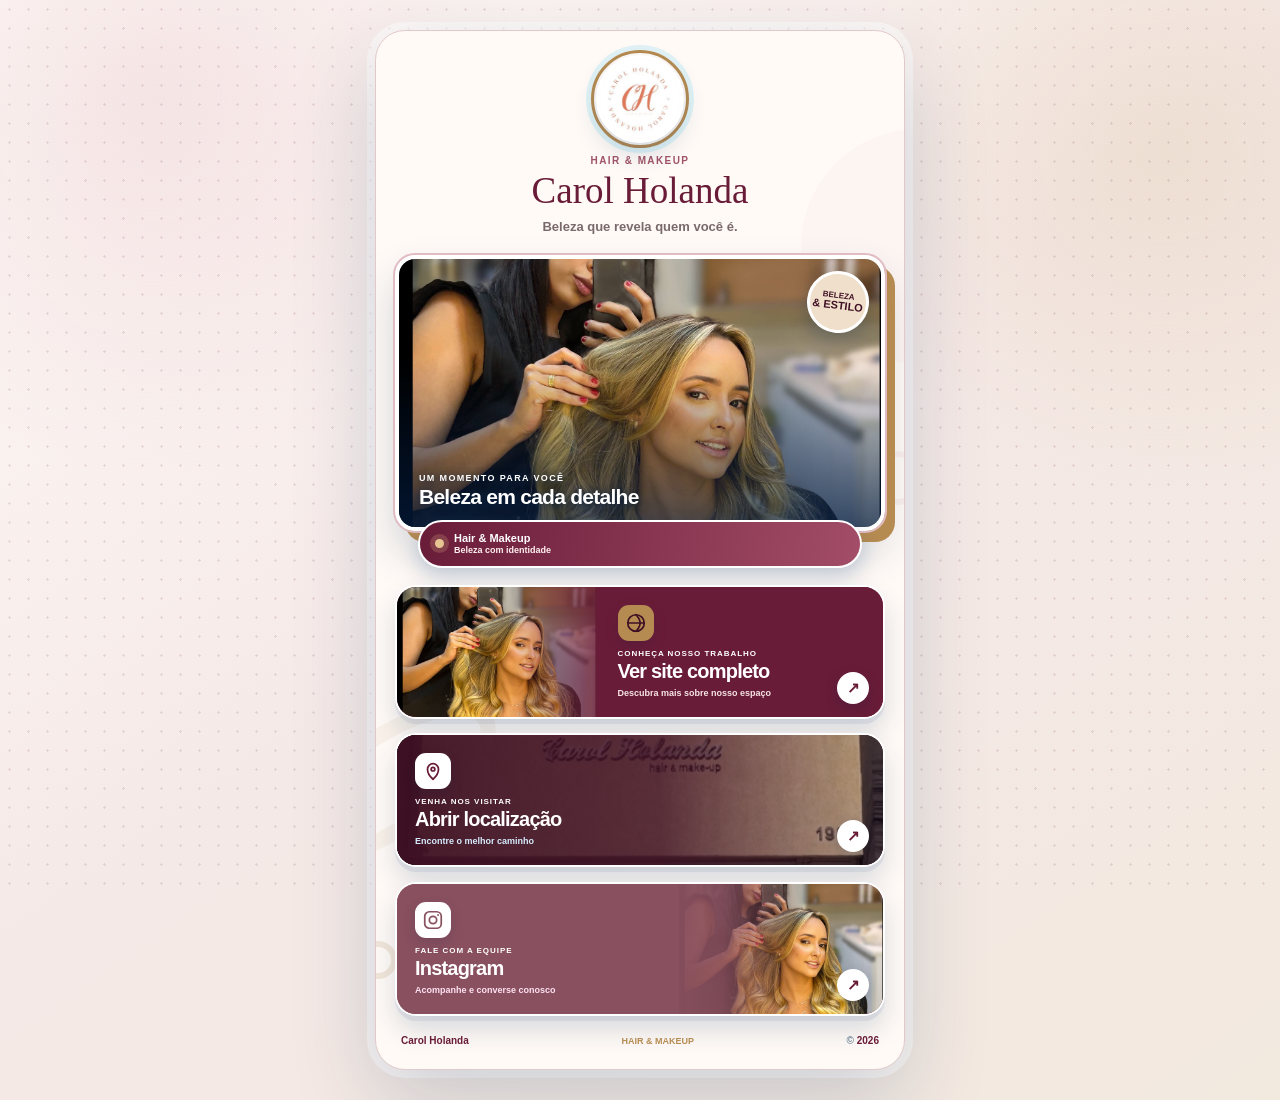
==== bio.html @ edd70fa6 "Adiciona bio de Carol Holanda" ====
<!doctype html><html lang="pt-BR"><head><meta charset="utf-8"><meta name="viewport" content="width=device-width,initial-scale=1"><title>Carol Holanda Hair &amp; Makeup | Links</title><meta name="description" content="Conheça Carol Holanda Hair &amp; Makeup e acesse nossos links."><meta name="robots" content="noindex,nofollow"><meta name="theme-color" content="#691c38"><link rel="icon" href="assets/logo.png"><link rel="stylesheet" href="bio.css"></head>
<body class="bio-page"><div class="scene-shapes" aria-hidden="true"><i class="shape shape-one"></i><i class="shape shape-two"></i><i class="shape shape-three"></i></div><main class="bio-page-wrap"><section class="bio-device" aria-labelledby="bio-page-title"><span class="orbit orbit-one" aria-hidden="true"></span><span class="orbit orbit-two" aria-hidden="true"></span>
<header class="bio-page-header"><div class="brand-mark"><span class="brand-ring" aria-hidden="true"></span><img src="assets/logo.png" alt="Logo Carol Holanda Hair &amp; Makeup" width="180" height="180"></div><p>Hair &amp; Makeup</p><h1 id="bio-page-title">Carol Holanda</h1><span>Beleza que revela quem você é.</span></header>
<div class="bio-media cover-card"><img src="assets/trabalho.png" alt="Trabalho de cabelo e maquiagem apresentado por Carol Holanda"><div class="video-poster-copy"><small>UM MOMENTO PARA VOCÊ</small><strong>Beleza em cada detalhe</strong></div><span class="video-sticker" aria-hidden="true">beleza<br><strong>&amp; estilo</strong></span></div>
<div class="quick-note"><span class="pulse-dot" aria-hidden="true"></span><strong>Hair &amp; Makeup</strong><small>Beleza com identidade</small></div>
<nav class="bio-links" aria-label="Links de Carol Holanda">
<a class="bio-link site-link" href="index.html"><span class="link-icon" aria-hidden="true"><svg viewBox="0 0 24 24"><circle cx="12" cy="12" r="9"/><path d="M3 12h18M12 3c3 3.2 4.5 6.2 4.5 9S15 17.8 12 21"/></svg></span><span class="link-copy"><small>CONHEÇA NOSSO TRABALHO</small><strong>Ver site completo</strong><em>Descubra mais sobre nosso espaço</em></span><b class="link-arrow" aria-hidden="true">↗</b></a>
<a class="bio-link maps-link" href="https://maps.app.goo.gl/RbHvqsoFSXN27ott5" target="_blank" rel="noopener noreferrer"><span class="link-icon" aria-hidden="true"><svg viewBox="0 0 24 24"><path d="M12 21s6-5.3 6-11a6 6 0 1 0-12 0c0 5.7 6 11 6 11Z"/><circle cx="12" cy="10" r="2"/></svg></span><span class="link-copy"><small>VENHA NOS VISITAR</small><strong>Abrir localização</strong><em>Encontre o melhor caminho</em></span><b class="link-arrow" aria-hidden="true">↗</b></a>
<a class="bio-link instagram-link" href="https://www.instagram.com/carolholandahairemakeup/" target="_blank" rel="noopener noreferrer"><span class="link-icon" aria-hidden="true"><svg viewBox="0 0 24 24"><rect x="3" y="3" width="18" height="18" rx="5"/><circle cx="12" cy="12" r="4"/><circle class="dot" cx="17.5" cy="6.5" r="1"/></svg></span><span class="link-copy"><small>FALE COM A EQUIPE</small><strong>Instagram</strong><em>Acompanhe e converse conosco</em></span><b class="link-arrow" aria-hidden="true">↗</b></a></nav><footer class="bio-page-footer"><span>Carol Holanda</span><b>HAIR &amp; MAKEUP</b><span>© <span id="bio-year"></span></span></footer></section></main><script src="bio.js"></script></body></html>
---- bio.css ----
/* Base editorial da Bio veterinária, adaptada à identidade deste espaço. */
:root{--navy:#06356f;--deep:#031d42;--blue:#087ed0;--cyan:#28c6ec;--orange:#ff9e18;--yellow:#ffd43b;--ink:#082b53;--muted:#647b91;--body:"Montserrat",Arial,sans-serif}
*{box-sizing:border-box}
[hidden]{display:none!important}
html{min-height:100%;background:#eaf8ff}
body{min-height:100%;margin:0;color:var(--ink);font-family:var(--body);font-weight:600;overflow-x:hidden}
img,video{display:block;width:100%}
button,a{font:inherit}
a{color:inherit;text-decoration:none;-webkit-tap-highlight-color:transparent}
a:focus-visible,button:focus-visible{outline:4px solid var(--yellow);outline-offset:4px}
.bio-page-wrap{position:relative;z-index:1;min-height:100svh;padding:30px 16px;background:radial-gradient(circle at 12% 9%,#30c9f044,transparent 25%),radial-gradient(circle at 91% 14%,#ffad2245,transparent 23%),radial-gradient(circle at 85% 91%,#0b63b72b,transparent 28%),linear-gradient(145deg,#f2fbff,#def4ff 48%,#fff5dc)}
.bio-page-wrap:before{content:"";position:fixed;inset:0;pointer-events:none;opacity:.12;background-image:radial-gradient(var(--navy) 1.1px,transparent 1.1px);background-size:19px 19px}
.scene-shapes{position:fixed;inset:0;z-index:0;pointer-events:none;overflow:hidden}
.shape{position:absolute;display:block;border-radius:999px}
.shape-one{width:260px;height:82px;left:-72px;top:18%;background:var(--cyan);transform:rotate(42deg);opacity:.36}
.shape-two{width:180px;height:180px;right:-75px;top:53%;border:28px solid var(--orange);opacity:.3}
.shape-three{width:130px;height:130px;left:5%;bottom:-54px;border:22px solid var(--navy);opacity:.15}
.bio-device{position:relative;width:min(100%,530px);margin:auto;padding:19px;overflow:hidden;background:#fffffff7;border:1px solid #b9dced;border-radius:30px;box-shadow:0 30px 85px #052c582f,0 0 0 8px #ffffff80}
.bio-device:before{content:"";position:absolute;width:235px;height:235px;right:-132px;top:98px;border-radius:50%;background:var(--cyan);opacity:.08}
.bio-device:after{content:"";position:absolute;width:220px;height:74px;left:-115px;bottom:232px;border:16px solid var(--orange);border-radius:50%;opacity:.08;transform:rotate(-34deg)}
.bio-device>*:not(.paw-print,.orbit){position:relative;z-index:2}
.paw-print{position:absolute;z-index:1;width:35px;height:31px;color:var(--orange);opacity:.34;transform:rotate(18deg)}
.paw-print i,.paw-print b{position:absolute;display:block;background:currentColor;border-radius:50%}
.paw-print i{width:8px;height:10px}
.paw-print i:nth-child(1){left:1px;top:5px}.paw-print i:nth-child(2){left:9px;top:0}.paw-print i:nth-child(3){right:8px;top:0}.paw-print i:nth-child(4){right:0;top:6px}
.paw-print b{width:21px;height:16px;left:7px;bottom:0}
.paw-one{right:22px;top:26px}.paw-two{left:12px;top:260px;color:var(--blue);transform:scale(.8) rotate(-24deg)}
.orbit{position:absolute;z-index:1;border-radius:50%;border:6px solid var(--cyan);opacity:.18}
.orbit-one{width:54px;height:54px;right:-20px;top:420px}.orbit-two{width:38px;height:38px;left:-17px;bottom:90px;border-color:var(--orange)}
.bio-page-header{text-align:center;padding:5px 12px 18px}
.brand-mark{position:relative;width:88px;height:88px;margin:0 auto 12px}
.brand-mark img{position:relative;z-index:2;width:88px;height:88px;object-fit:cover;border:4px solid #fff;border-radius:50%;box-shadow:0 11px 25px #06356f2a}
.brand-ring{position:absolute;inset:-5px;z-index:1;border:3px solid var(--orange);border-radius:50%;box-shadow:0 0 0 5px #28c6ec24}
.online-dot{position:absolute;z-index:3;right:-1px;bottom:4px;width:20px;height:20px;background:#1fcb68;border:4px solid #fff;border-radius:50%}
.bio-page-header p{margin:0 0 6px;color:var(--blue);font-size:10px;font-weight:900;letter-spacing:.14em;text-transform:uppercase}
.bio-page-header h1{margin:0;color:var(--navy);font-size:clamp(28px,7vw,37px);font-weight:900;line-height:1.04;letter-spacing:-.055em}
.bio-page-header>span{display:block;margin-top:8px;color:#536d84;font-size:13px;line-height:1.45}
.bio-media{position:relative;width:100%;aspect-ratio:16/9;overflow:hidden;background:#d8f3ff;border:4px solid #fff;border-radius:20px;outline:2px solid var(--cyan);box-shadow:10px 11px 0 var(--orange),0 22px 42px #052c5830}
.bio-media>img,.bio-media>video{position:absolute;inset:0;height:100%;object-fit:cover;object-position:50% 43%}
.bio-media:after{content:"";position:absolute;inset:0;z-index:1;background:linear-gradient(180deg,transparent 36%,#031d42b5);pointer-events:none}
.video-poster-copy{position:absolute;z-index:2;left:20px;right:86px;bottom:18px;display:flex;flex-direction:column;color:#fff;text-shadow:0 2px 10px #001b3d}
.video-poster-copy small{font-size:9px;font-weight:900;letter-spacing:.15em}
.video-poster-copy strong{margin-top:3px;font-size:21px;font-weight:900;line-height:1.08;letter-spacing:-.035em}
.video-sticker{position:absolute;z-index:3;right:12px;top:12px;width:62px;height:62px;display:grid;place-content:center;text-align:center;color:var(--deep);background:var(--yellow);border:3px solid #fff;border-radius:50%;font-size:8px;font-weight:800;line-height:1.05;text-transform:uppercase;transform:rotate(7deg);box-shadow:0 8px 18px #031d4240}
.video-sticker strong{font-size:11px}
.bio-media.has-video:after,.bio-media.has-video .video-poster-copy,.bio-media.has-video .video-sticker{display:none}
.bio-video-controls{position:absolute;inset:0;z-index:5;display:grid;place-items:center;pointer-events:none}
.video-sound-gate{pointer-events:auto;display:flex;flex-direction:column;align-items:center;justify-content:center;gap:3px;width:154px;min-height:112px;padding:14px;border:2px solid #ffffffc7;border-radius:20px;background:#06356fe8;color:#fff;box-shadow:0 15px 36px #031d4275;backdrop-filter:blur(7px);cursor:pointer}
.video-sound-gate .sound-icon{font-size:32px;line-height:1}.video-sound-gate strong{font-size:15px}.video-sound-gate small{font-size:9px;font-weight:650}
.bio-media.is-unmuted .video-sound-gate{position:absolute;left:10px;bottom:10px;width:auto;min-height:40px;padding:7px 11px;flex-direction:row;border-radius:11px}
.bio-media.is-unmuted .video-sound-gate .sound-icon{font-size:17px}.bio-media.is-unmuted .video-sound-gate strong{font-size:11px}.bio-media.is-unmuted .video-sound-gate small{display:none}
.quick-note{margin:20px 4px 13px;padding:10px 13px;display:grid;grid-template-columns:10px 1fr;column-gap:9px;align-items:center;background:#e9f8ff;border:1px solid #c7eafb;border-radius:13px;color:var(--navy)}
.pulse-dot{grid-row:1/3;width:9px;height:9px;background:#21c369;border-radius:50%;box-shadow:0 0 0 5px #21c36920}
.quick-note strong{font-size:11px;line-height:1.2}.quick-note small{color:var(--muted);font-size:9px;line-height:1.2}
.bio-links{display:grid;gap:12px}
.bio-link{position:relative;display:grid;grid-template-columns:50px minmax(0,1fr) 30px;align-items:center;gap:12px;min-height:78px;padding:11px 14px 11px 11px;border:1px solid #c8dfec;border-radius:17px;background:#fff;color:var(--navy);box-shadow:0 9px 0 #06356f0c,0 18px 34px #052c5819;will-change:transform;transition:box-shadow .25s ease,filter .25s ease}
.bio-link:before{content:"";position:absolute;left:0;top:16px;bottom:16px;width:4px;border-radius:0 4px 4px 0;background:var(--orange)}
.bio-link:hover{animation-play-state:paused!important;transform:translateY(-6px) scale(1.012)!important;box-shadow:0 13px 0 #06356f0b,0 25px 40px #052c582c;filter:saturate(1.07)}
.link-icon{width:48px;height:48px;display:grid;place-items:center;border-radius:14px;background:#edf8ff;color:var(--blue);box-shadow:inset 0 0 0 1px #c8eafb,0 5px 14px #052c5813}
.link-icon svg{width:27px;height:27px;fill:currentColor;stroke:none}
.site-link .link-icon svg,.maps-link .link-icon svg,.instagram-link .link-icon svg{fill:none;stroke:currentColor;stroke-width:1.9;stroke-linecap:round;stroke-linejoin:round}
.instagram-link .link-icon svg .dot{fill:currentColor;stroke:none}
.link-copy{display:flex;min-width:0;flex-direction:column;line-height:1.18}
.link-copy small{font-size:8px;font-style:normal;font-weight:900;letter-spacing:.105em}
.link-copy strong{margin-top:3px;font-size:14px;font-weight:900;line-height:1.25}
.link-copy em{margin-top:3px;color:var(--muted);font-size:9px;font-style:normal;font-weight:600;line-height:1.25}
.link-arrow{width:28px;height:28px;display:grid;place-items:center;border-radius:50%;background:#edf7fc;font-size:15px;font-weight:900}
.whatsapp-link{border:0;background:linear-gradient(135deg,#0aad5c,#078b4a);color:#fff;box-shadow:0 9px 0 #08753a20,0 20px 35px #07914d35}
.whatsapp-link:before{background:#bfffd7}.whatsapp-link .link-icon{background:#fff;color:#08a554;box-shadow:0 6px 15px #045e332c}.whatsapp-link .link-copy em{color:#d7ffe5}.whatsapp-link .link-arrow{background:#ffffff25}
.site-link{border:0;background:linear-gradient(135deg,var(--deep),var(--navy) 70%,#0b5da1);color:#fff;box-shadow:0 9px 0 #031d4218,0 20px 35px #031d423c}
.site-link:before{background:var(--orange)}.site-link .link-icon{background:var(--orange);color:var(--deep);box-shadow:0 6px 15px #031d423d}.site-link .link-copy em{color:#cde8ff}.site-link .link-arrow{background:#ffffff18}
.maps-link{background:linear-gradient(135deg,#effaff,#fff);border-color:#98d9f1}.maps-link .link-icon{color:#087ed0;background:#dff6ff}.maps-link .link-arrow{color:#087ed0}
.instagram-link{border:0;background:linear-gradient(115deg,#7724b8,#ce2b83 56%,#f0752c);color:#fff;box-shadow:0 9px 0 #87265e17,0 20px 35px #af2b7433}
.instagram-link:before{background:#ffd66b}.instagram-link .link-icon{color:#bc287e;background:#fff;box-shadow:0 6px 15px #5a165036}.instagram-link .link-copy em{color:#ffe4f5}.instagram-link .link-arrow{background:#ffffff24}
.bio-page-footer{display:flex;align-items:center;justify-content:space-between;gap:12px;padding:20px 6px 4px;color:#6d8294;font-size:10px;font-weight:800}
.bio-page-footer span:first-child{color:var(--navy)}.bio-page-footer b{color:var(--orange);font-size:9px}
@media(max-width:430px){
  .bio-page-wrap{padding:9px 7px}
  .bio-device{padding:13px;border-radius:24px;box-shadow:0 18px 50px #052c5828}
  .bio-page-header{padding:4px 8px 14px}
  .brand-mark,.brand-mark img{width:76px;height:76px}.brand-mark{margin-bottom:9px}
  .bio-page-header p{font-size:8px}.bio-page-header h1{font-size:28px}.bio-page-header>span{margin-top:5px;font-size:11px}
  .bio-media{border-radius:16px;box-shadow:6px 7px 0 var(--orange),0 17px 31px #052c582d}
  .video-poster-copy{left:15px;bottom:14px}.video-poster-copy strong{font-size:18px}.video-sticker{width:53px;height:53px;right:9px;top:9px}
  .quick-note{margin-top:15px;margin-bottom:9px;padding:8px 11px}.quick-note small{font-size:8px}
  .bio-links{gap:9px}
  .bio-link{min-height:68px;padding:8px 10px 8px 8px;grid-template-columns:43px minmax(0,1fr) 25px;gap:9px;border-radius:14px}
  .link-icon{width:42px;height:42px;border-radius:12px}.link-icon svg{width:24px;height:24px}
  .link-copy strong{font-size:12px}.link-copy small{font-size:7px}.link-copy em{font-size:8px}
  .link-arrow{width:24px;height:24px;font-size:13px}
  .bio-page-footer{padding-top:15px;font-size:9px}
  .paw-one{right:13px;top:18px}.paw-two{display:none}
}
@media(max-width:350px){
  .bio-device{padding:10px}.bio-page-header h1{font-size:25px}.bio-media{border-width:3px}
  .bio-link{grid-template-columns:40px minmax(0,1fr) 22px}.link-icon{width:39px;height:39px}.link-copy em{display:none}
}
@media(prefers-reduced-motion:reduce){
  .bio-link{transition:none}.bio-link:hover{transform:none!important}.brand-ring,.online-dot,.paw-print{animation:none!important}
}
@media(prefers-reduced-motion:no-preference){
  .bio-page-header{animation:enter-top .82s cubic-bezier(.18,.72,.18,1) both}
  .bio-media{animation:enter-right .88s .08s cubic-bezier(.18,.72,.18,1) both}
  .quick-note{animation:enter-pop .72s .15s cubic-bezier(.2,.78,.2,1) both}
  .bio-link:nth-child(1){animation:enter-left .78s .22s cubic-bezier(.18,.75,.2,1) both,float-left 4.2s 1.15s ease-in-out infinite}
  .bio-link:nth-child(2){animation:enter-right .78s .30s cubic-bezier(.18,.75,.2,1) both,float-right 4.7s 1.2s ease-in-out infinite}
  .bio-link:nth-child(3){animation:enter-left .78s .38s cubic-bezier(.18,.75,.2,1) both,float-left 4.5s 1.28s ease-in-out infinite}
  .bio-link:nth-child(4){animation:enter-right .78s .46s cubic-bezier(.18,.75,.2,1) both,float-right 4.1s 1.36s ease-in-out infinite}
  .bio-page-footer{animation:enter-up .75s .54s ease both}
  .brand-ring{animation:ring-breathe 3.2s ease-in-out infinite}
  .online-dot{animation:online-pulse 2s ease-out infinite}
  .paw-print{animation:paw-drift 4.5s ease-in-out infinite}
}
@keyframes enter-top{from{opacity:0;transform:translateY(-32px)}to{opacity:1;transform:none}}
@keyframes enter-right{from{opacity:0;transform:translateX(44px) scale(.98)}to{opacity:1;transform:none}}
@keyframes enter-left{from{opacity:0;transform:translateX(-44px) scale(.98)}to{opacity:1;transform:none}}
@keyframes enter-up{from{opacity:0;transform:translateY(26px)}to{opacity:1;transform:none}}
@keyframes enter-pop{from{opacity:0;transform:scale(.88)}to{opacity:1;transform:none}}
@keyframes float-left{0%,100%{transform:translateY(0) rotate(0)}50%{transform:translateY(-5px) rotate(-.25deg)}}
@keyframes float-right{0%,100%{transform:translateY(0) rotate(0)}50%{transform:translateY(-4px) rotate(.28deg)}}
@keyframes ring-breathe{0%,100%{transform:scale(1)}50%{transform:scale(1.06)}}
@keyframes online-pulse{0%{box-shadow:0 0 0 0 #1fcb6870}70%,100%{box-shadow:0 0 0 10px transparent}}
@keyframes paw-drift{0%,100%{translate:0 0}50%{translate:0 -7px}}

/* Cards editoriais: cada link funciona como uma pequena peça visual. */
.quick-note{z-index:4;width:calc(100% - 46px);margin:-11px auto 17px;padding:10px 15px;background:linear-gradient(100deg,#06356f,#087ed0);border:2px solid #fff;color:#fff;border-radius:999px;box-shadow:0 9px 20px #06356f36}
.quick-note small{color:#dff6ff}
.bio-links{gap:15px}
.bio-link{position:relative;isolation:isolate;display:block;min-height:130px;padding:18px 44% 17px 18px;overflow:hidden;border:2px solid #fff;border-radius:21px;box-shadow:0 14px 27px #052c5828,0 5px 0 #06356f12}
.bio-link:before{content:"";position:absolute;z-index:-2;inset:0 0 0 58%;width:auto;border-radius:0;background-position:center;background-size:cover}
.bio-link:after{content:"";position:absolute;z-index:-1;inset:0;background:linear-gradient(90deg,var(--card-color,#fff) 0 57%,transparent 76%)}
.bio-link .link-icon{width:36px;height:36px;margin-bottom:8px;border-radius:11px;box-shadow:0 5px 13px #031d4225}
.bio-link .link-icon svg{width:22px;height:22px}
.bio-link .link-copy{display:flex}
.bio-link .link-copy small{font-size:8px;letter-spacing:.12em}
.bio-link .link-copy strong{max-width:190px;margin-top:3px;font-size:20px;line-height:1.02;letter-spacing:-.04em}
.bio-link .link-copy em{max-width:180px;margin-top:6px;font-size:9px;line-height:1.3}
.bio-link .link-arrow{position:absolute;z-index:3;right:14px;bottom:13px;width:32px;height:32px;background:#fff;color:var(--navy);box-shadow:0 5px 14px #031d4233}
.whatsapp-link{--card-color:#fff4d5;background:#fff4d5;color:var(--navy)}
.whatsapp-link:before{background-image:url("./assets/cuidados-pet.png")}
.whatsapp-link:after{background:linear-gradient(90deg,#fff4d5 0 56%,#fff4d5d9 64%,transparent 80%)}
.whatsapp-link .link-icon{background:#0aad5c;color:#fff}
.whatsapp-link .link-copy em{color:#536d84}
.site-link{--card-color:#06356f;padding-left:45%;padding-right:15px;background:#06356f;color:#fff}
.site-link:before{inset:0 59% 0 0;background-image:url("./assets/atendimento-veterinario.png");background-position:center}
.site-link:after{background:linear-gradient(90deg,transparent 23%,#06356fe8 43%,#06356f 58%)}
.site-link .link-icon{background:var(--orange);color:var(--deep)}
.site-link .link-copy em{color:#d5edff}
.maps-link{padding-right:24%;background:var(--deep);color:#fff}
.maps-link:before{inset:0;background-image:url("./assets/fachada-placeholder.svg");background-position:center}
.maps-link:after{background:linear-gradient(90deg,#031d42f2 0,#031d42d6 54%,#031d4240)}
.maps-link .link-icon{background:#fff;color:#087ed0}
.maps-link .link-copy em{color:#d5edff}
.instagram-link{--card-color:#522268;background:#522268;color:#fff}
.instagram-link:before{background-image:url("./assets/atendimento-veterinario.png")}
.instagram-link:after{background:linear-gradient(90deg,#522268 0 55%,#9e2869d9 67%,transparent 83%)}
.instagram-link .link-icon{background:#fff;color:#cc2a7d}
.instagram-link .link-copy em{color:#ffe3f4}
.bio-link:hover{transform:translateY(-7px) rotate(-.25deg)!important;box-shadow:0 22px 38px #052c5838,0 7px 0 #06356f10}

@media(max-width:430px){
  .quick-note{width:calc(100% - 30px);margin-top:-9px;margin-bottom:13px;padding:8px 12px}
  .bio-links{gap:12px}
  .bio-link{min-height:115px;padding:14px 43% 13px 14px;border-radius:18px}
  .bio-link:before{left:57%}
  .bio-link .link-icon{width:31px;height:31px;margin-bottom:6px;border-radius:9px}
  .bio-link .link-icon svg{width:19px;height:19px}
  .bio-link .link-copy strong{font-size:17px}
  .bio-link .link-copy em{margin-top:4px;font-size:8px}
  .bio-link .link-arrow{right:10px;bottom:9px;width:27px;height:27px}
  .site-link{padding-left:44%;padding-right:10px}
  .maps-link{padding-right:25%}
}
@media(max-width:350px){
  .bio-link{min-height:108px}
  .bio-link .link-copy strong{font-size:15px}
}

/* Ajustes finais: WhatsApp verde e primeira tela móvel mais informativa. */
.whatsapp-link{--card-color:#07974f;background:#07974f;color:#fff}
.whatsapp-link:after{background:linear-gradient(90deg,#07974f 0 56%,#07974fe8 64%,transparent 82%)}
.whatsapp-link .link-copy em{color:#dcffe9}

@media(max-width:430px){
  .bio-page-wrap{padding:4px}
  .bio-device{padding:9px;border-radius:21px}
  .bio-page-header{padding:2px 5px 9px}
  .brand-mark,.brand-mark img{width:56px;height:56px}
  .brand-mark{margin-bottom:6px}
  .brand-mark img{border-width:3px}
  .online-dot{width:15px;height:15px;border-width:3px}
  .bio-page-header p{margin-bottom:3px;font-size:7px}
  .bio-page-header h1{font-size:22px;white-space:nowrap}
  .bio-page-header>span{margin-top:3px;font-size:9px}
  .bio-media{height:152px;aspect-ratio:auto;border-width:3px;border-radius:15px;box-shadow:5px 6px 0 var(--orange),0 13px 24px #052c582d}
  .video-sound-gate{width:120px;min-height:82px;padding:8px;border-radius:16px}
  .video-sound-gate .sound-icon{font-size:24px}
  .video-sound-gate strong{font-size:12px}
  .video-sound-gate small{font-size:7px}
  .quick-note{width:calc(100% - 24px);margin:-8px auto 9px;padding:6px 10px}
  .quick-note strong{font-size:9px}.quick-note small{font-size:7px}
  .bio-links{gap:8px}
  .bio-link{min-height:94px;padding:9px 43% 8px 10px;border-radius:15px}
  .bio-link .link-icon{width:27px;height:27px;margin-bottom:4px;border-radius:8px}
  .bio-link .link-icon svg{width:17px;height:17px}
  .bio-link .link-copy small{font-size:6px}
  .bio-link .link-copy strong{margin-top:2px;font-size:14px}
  .bio-link .link-copy em{display:none}
  .bio-link .link-arrow{right:8px;bottom:7px;width:23px;height:23px;font-size:12px}
  .site-link{padding-left:44%;padding-right:8px}
  .maps-link{padding-right:25%}
  .bio-page-footer{padding:10px 5px 2px;font-size:8px}
}
@media(max-width:350px){
  .bio-page-header h1{font-size:20px}
  .bio-link{min-height:90px}
  .bio-link .link-copy strong{font-size:13px}
}

:root{--navy:#493532;--deep:#302727;--blue:#587984;--cyan:#a7cbd2;--orange:#ba9ca6;--yellow:#e9d8c9;--ink:#302727;--muted:#76696b;--body:"Segoe UI",Arial,sans-serif}
html{background:#e9e1dd}.bio-page-wrap{background:radial-gradient(circle at 12% 9%,#a8cbd255,transparent 25%),radial-gradient(circle at 91% 14%,#c4aab355,transparent 23%),linear-gradient(145deg,#f4efeb,#e5e3df 48%,#e5eff0)}
.bio-device{background:#fffaf6;border-color:#d8c9c5}.bio-page-header h1{font-family:Georgia,serif;font-weight:400;letter-spacing:0}.bio-page-header p{color:#806873}.bio-page-header>span{color:#716565}.brand-mark img{object-fit:cover}.quick-note{background:linear-gradient(100deg,#493532,#6c5858)}.pulse-dot{background:#b8d2d5;box-shadow:0 0 0 5px #b8d2d533}
.bio-link.site-link{--card-color:#493532;background:#493532}.site-link:before{background-image:url('./assets/interior.png')}.site-link:after{background:linear-gradient(90deg,transparent 23%,#493532e8 43%,#493532 58%)}.site-link .link-copy em{color:#f3e3de}.site-link .link-icon{color:#493532}
.maps-link:before{background-image:url('./assets/fachada.png')}.maps-link:after{background:linear-gradient(90deg,#302727f2 0,#302727d6 54%,#30272740)}.maps-link .link-icon{color:#537984}
.instagram-link{--card-color:#735b6b;background:#735b6b}.instagram-link:before{background-image:url('./assets/interior.png')}.instagram-link:after{background:linear-gradient(90deg,#735b6b 0 55%,#735b6bde 67%,transparent 83%)}.instagram-link .link-icon{color:#735b6b}
@media(max-width:430px){.bio-page-header h1{white-space:normal}.bio-link{min-height:88px}}
.site-link:before{left:0}

/* Identidade Carol Holanda: vinho, rosa e dourado do site existente. */
:root{--navy:#691c38;--deep:#3f1024;--blue:#b25f72;--cyan:#e1bcc3;--orange:#b58b52;--yellow:#f0dfcb;--ink:#271b1f;--muted:#79696d;--body:"Segoe UI",Arial,sans-serif}
html{background:#f5eee8}.bio-page-wrap{background:radial-gradient(circle at 12% 9%,#e3c0c755,transparent 25%),radial-gradient(circle at 91% 14%,#dfc9a955,transparent 23%),linear-gradient(145deg,#fffaf6,#f5e9e7 48%,#f2e9df)}
.bio-device{background:#fffaf6;border-color:#e1c9ca}.bio-page-header p{color:#a05469}.bio-page-header>span{color:#79696d}.brand-mark img{object-fit:contain;background:#fffaf6}.quick-note{background:linear-gradient(100deg,#691c38,#a34d68)}.quick-note small{color:#fff0f2}.pulse-dot{background:#e8c693;box-shadow:0 0 0 5px #e8c69333}
.bio-link.site-link{--card-color:#691c38;background:#691c38}.site-link:before{background-image:url('./assets/trabalho.png')}.site-link:after{background:linear-gradient(90deg,transparent 23%,#691c38e8 43%,#691c38 58%)}.site-link .link-icon{color:#3f1024}.site-link .link-copy em{color:#f7e5e6}
.maps-link:before{background-image:url('./assets/fachada.png')}.maps-link:after{background:linear-gradient(90deg,#3f1024f2 0,#3f1024d6 54%,#3f102440)}.maps-link .link-icon{color:#691c38}
.instagram-link{--card-color:#89505f;background:#89505f}.instagram-link:before{background-image:url('./assets/trabalho.png')}.instagram-link:after{background:linear-gradient(90deg,#89505f 0 55%,#89505fde 67%,transparent 83%)}.instagram-link .link-icon{color:#89505f}
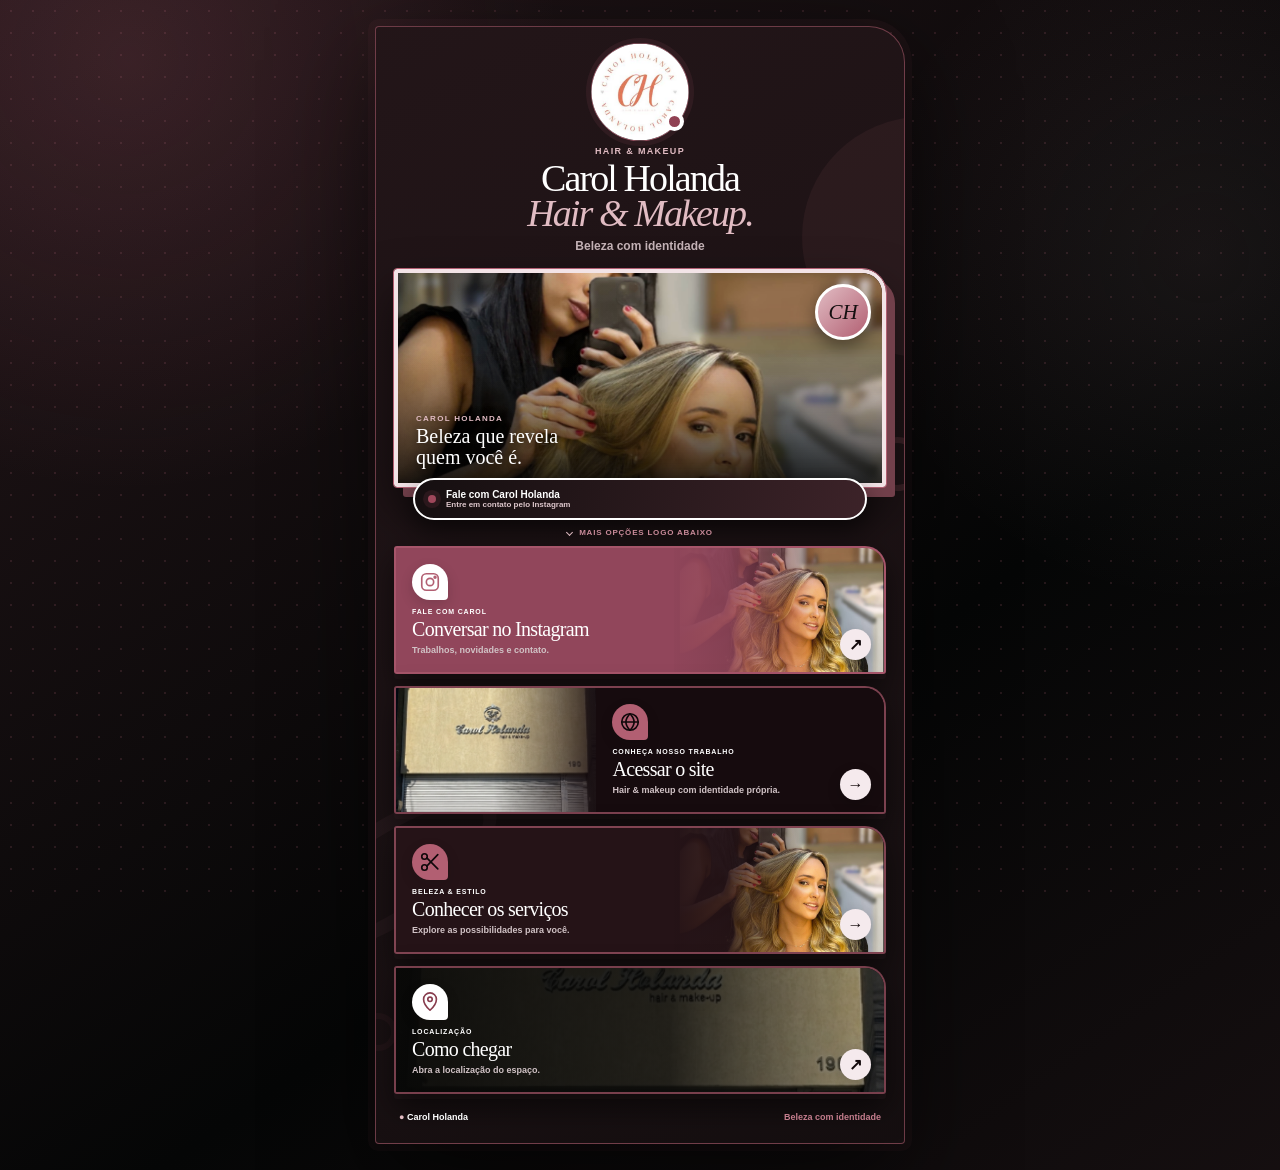
==== commit aa6aa688: "feat: padroniza Bio com cartões fotográficos e identidade da empresa" ====
--- a/bio.html
+++ b/bio.html
@@ -1,9 +1,25 @@
-<!doctype html><html lang="pt-BR"><head><meta charset="utf-8"><meta name="viewport" content="width=device-width,initial-scale=1"><title>Carol Holanda Hair &amp; Makeup | Links</title><meta name="description" content="Conheça Carol Holanda Hair &amp; Makeup e acesse nossos links."><meta name="robots" content="noindex,nofollow"><meta name="theme-color" content="#691c38"><link rel="icon" href="assets/logo.png"><link rel="stylesheet" href="bio.css"></head>
-<body class="bio-page"><div class="scene-shapes" aria-hidden="true"><i class="shape shape-one"></i><i class="shape shape-two"></i><i class="shape shape-three"></i></div><main class="bio-page-wrap"><section class="bio-device" aria-labelledby="bio-page-title"><span class="orbit orbit-one" aria-hidden="true"></span><span class="orbit orbit-two" aria-hidden="true"></span>
-<header class="bio-page-header"><div class="brand-mark"><span class="brand-ring" aria-hidden="true"></span><img src="assets/logo.png" alt="Logo Carol Holanda Hair &amp; Makeup" width="180" height="180"></div><p>Hair &amp; Makeup</p><h1 id="bio-page-title">Carol Holanda</h1><span>Beleza que revela quem você é.</span></header>
-<div class="bio-media cover-card"><img src="assets/trabalho.png" alt="Trabalho de cabelo e maquiagem apresentado por Carol Holanda"><div class="video-poster-copy"><small>UM MOMENTO PARA VOCÊ</small><strong>Beleza em cada detalhe</strong></div><span class="video-sticker" aria-hidden="true">beleza<br><strong>&amp; estilo</strong></span></div>
-<div class="quick-note"><span class="pulse-dot" aria-hidden="true"></span><strong>Hair &amp; Makeup</strong><small>Beleza com identidade</small></div>
-<nav class="bio-links" aria-label="Links de Carol Holanda">
-<a class="bio-link site-link" href="index.html"><span class="link-icon" aria-hidden="true"><svg viewBox="0 0 24 24"><circle cx="12" cy="12" r="9"/><path d="M3 12h18M12 3c3 3.2 4.5 6.2 4.5 9S15 17.8 12 21"/></svg></span><span class="link-copy"><small>CONHEÇA NOSSO TRABALHO</small><strong>Ver site completo</strong><em>Descubra mais sobre nosso espaço</em></span><b class="link-arrow" aria-hidden="true">↗</b></a>
-<a class="bio-link maps-link" href="https://maps.app.goo.gl/RbHvqsoFSXN27ott5" target="_blank" rel="noopener noreferrer"><span class="link-icon" aria-hidden="true"><svg viewBox="0 0 24 24"><path d="M12 21s6-5.3 6-11a6 6 0 1 0-12 0c0 5.7 6 11 6 11Z"/><circle cx="12" cy="10" r="2"/></svg></span><span class="link-copy"><small>VENHA NOS VISITAR</small><strong>Abrir localização</strong><em>Encontre o melhor caminho</em></span><b class="link-arrow" aria-hidden="true">↗</b></a>
-<a class="bio-link instagram-link" href="https://www.instagram.com/carolholandahairemakeup/" target="_blank" rel="noopener noreferrer"><span class="link-icon" aria-hidden="true"><svg viewBox="0 0 24 24"><rect x="3" y="3" width="18" height="18" rx="5"/><circle cx="12" cy="12" r="4"/><circle class="dot" cx="17.5" cy="6.5" r="1"/></svg></span><span class="link-copy"><small>FALE COM A EQUIPE</small><strong>Instagram</strong><em>Acompanhe e converse conosco</em></span><b class="link-arrow" aria-hidden="true">↗</b></a></nav><footer class="bio-page-footer"><span>Carol Holanda</span><b>HAIR &amp; MAKEUP</b><span>© <span id="bio-year"></span></span></footer></section></main><script src="bio.js"></script></body></html>
+<!doctype html><html lang="pt-BR"><head>
+<meta charset="utf-8"><meta name="viewport" content="width=device-width,initial-scale=1">
+<title>Carol Holanda | Links e atendimento</title>
+<meta name="description" content="Carol Holanda: contatos, serviços e links oficiais.">
+<meta name="robots" content="noindex,nofollow,noarchive"><meta name="theme-color" content="#0c0c0d">
+<link rel="stylesheet" href="bio.css?v=bio-padrao-20261106-1"><script>document.documentElement.classList.add('bio-js')</script>
+</head><body>
+<div class="scene" aria-hidden="true"><i></i><i></i><i></i></div>
+<main class="bio-wrap"><section class="bio-device" aria-labelledby="bio-title">
+  <span class="orbit orbit-one" aria-hidden="true"></span><span class="orbit orbit-two" aria-hidden="true"></span>
+  <header class="bio-header">
+    <div class="brand-mark"><span aria-hidden="true"></span><img src="https://thiagorevolutio-coder.github.io/previa-carol-holanda/assets/logo.png" alt="Carol Holanda" width="180" height="180"><i aria-hidden="true"></i></div>
+    <p>HAIR &amp; MAKEUP</p><h1 id="bio-title">Carol Holanda<br><em>Hair & Makeup.</em></h1><span>Beleza com identidade</span>
+  </header>
+  <figure class="bio-media"><img src="https://thiagorevolutio-coder.github.io/previa-carol-holanda/assets/trabalho.png" alt="Carol Holanda — imagem da empresa" width="960" height="720"><figcaption><small>CAROL HOLANDA</small><strong>Beleza que revela<br>quem você é.</strong></figcaption><b aria-hidden="true">CH</b></figure>
+  <div class="quick-note"><span aria-hidden="true"></span><strong>Fale com Carol Holanda</strong><small>Entre em contato pelo Instagram</small></div>
+  <p class="scroll-cue"><span aria-hidden="true"></span>Mais opções logo abaixo</p>
+  <nav class="bio-links" aria-label="Links de Carol Holanda">
+    <a class="bio-link contact-primary instagram-link" href="https://www.instagram.com/carolholandahairemakeup/" target="_blank" rel="noopener noreferrer" style="--card-image:url('https://thiagorevolutio-coder.github.io/previa-carol-holanda/assets/trabalho.png')"><span class="link-icon" aria-hidden="true"><svg viewBox="0 0 24 24"><rect x="3" y="3" width="18" height="18" rx="5"/><circle cx="12" cy="12" r="4"/><circle class="dot" cx="17.5" cy="6.7" r="1"/></svg></span><span class="link-copy"><small>FALE COM CAROL</small><strong>Conversar no Instagram</strong><em>Trabalhos, novidades e contato.</em></span><b class="link-arrow" aria-hidden="true">↗</b></a>
+    <a class="bio-link site-link" href="index.html" style="--card-image:url('https://thiagorevolutio-coder.github.io/previa-carol-holanda/assets/fachada.png')"><span class="link-icon" aria-hidden="true"><svg viewBox="0 0 24 24"><circle cx="12" cy="12" r="9"/><path d="M3 12h18M12 3c3 3.2 4.5 6.2 4.5 9S15 17.8 12 21M12 3C9 6.2 7.5 9.2 7.5 12S9 17.8 12 21"/></svg></span><span class="link-copy"><small>CONHEÇA NOSSO TRABALHO</small><strong>Acessar o site</strong><em>Hair &amp; makeup com identidade própria.</em></span><b class="link-arrow" aria-hidden="true">→</b></a>
+    <a class="bio-link services-link" href="index.html#servicos" style="--card-image:url('https://thiagorevolutio-coder.github.io/previa-carol-holanda/assets/trabalho.png')"><span class="link-icon" aria-hidden="true"><svg viewBox="0 0 24 24"><circle cx="6" cy="6" r="3"/><circle cx="6" cy="18" r="3"/><path d="m8.5 7.5 12 12M8.5 16.5 20.5 4"/></svg></span><span class="link-copy"><small>BELEZA &amp; ESTILO</small><strong>Conhecer os serviços</strong><em>Explore as possibilidades para você.</em></span><b class="link-arrow" aria-hidden="true">→</b></a>
+    <a class="bio-link maps-link" href="https://maps.app.goo.gl/RbHvqsoFSXN27ott5" target="_blank" rel="noopener noreferrer" style="--card-image:url('https://thiagorevolutio-coder.github.io/previa-carol-holanda/assets/fachada.png')"><span class="link-icon" aria-hidden="true"><svg viewBox="0 0 24 24"><path d="M12 21s7-6.1 7-12a7 7 0 1 0-14 0c0 5.9 7 12 7 12Z"/><circle cx="12" cy="9" r="2.4"/></svg></span><span class="link-copy"><small>LOCALIZAÇÃO</small><strong>Como chegar</strong><em>Abra a localização do espaço.</em></span><b class="link-arrow" aria-hidden="true">↗</b></a>
+  </nav>
+  <footer class="bio-footer"><span><b aria-hidden="true">●</b> Carol Holanda</span><span>Beleza com identidade</span></footer>
+</section></main><script src="bio.js?v=bio-padrao-20261106-1"></script></body></html>
--- a/bio.css
+++ b/bio.css
@@ -1,235 +1,103 @@
-/* Base editorial da Bio veterinária, adaptada à identidade deste espaço. */
-:root{--navy:#06356f;--deep:#031d42;--blue:#087ed0;--cyan:#28c6ec;--orange:#ff9e18;--yellow:#ffd43b;--ink:#082b53;--muted:#647b91;--body:"Montserrat",Arial,sans-serif}
-*{box-sizing:border-box}
-[hidden]{display:none!important}
-html{min-height:100%;background:#eaf8ff}
-body{min-height:100%;margin:0;color:var(--ink);font-family:var(--body);font-weight:600;overflow-x:hidden}
-img,video{display:block;width:100%}
-button,a{font:inherit}
-a{color:inherit;text-decoration:none;-webkit-tap-highlight-color:transparent}
-a:focus-visible,button:focus-visible{outline:4px solid var(--yellow);outline-offset:4px}
-.bio-page-wrap{position:relative;z-index:1;min-height:100svh;padding:30px 16px;background:radial-gradient(circle at 12% 9%,#30c9f044,transparent 25%),radial-gradient(circle at 91% 14%,#ffad2245,transparent 23%),radial-gradient(circle at 85% 91%,#0b63b72b,transparent 28%),linear-gradient(145deg,#f2fbff,#def4ff 48%,#fff5dc)}
-.bio-page-wrap:before{content:"";position:fixed;inset:0;pointer-events:none;opacity:.12;background-image:radial-gradient(var(--navy) 1.1px,transparent 1.1px);background-size:19px 19px}
-.scene-shapes{position:fixed;inset:0;z-index:0;pointer-events:none;overflow:hidden}
-.shape{position:absolute;display:block;border-radius:999px}
-.shape-one{width:260px;height:82px;left:-72px;top:18%;background:var(--cyan);transform:rotate(42deg);opacity:.36}
-.shape-two{width:180px;height:180px;right:-75px;top:53%;border:28px solid var(--orange);opacity:.3}
-.shape-three{width:130px;height:130px;left:5%;bottom:-54px;border:22px solid var(--navy);opacity:.15}
-.bio-device{position:relative;width:min(100%,530px);margin:auto;padding:19px;overflow:hidden;background:#fffffff7;border:1px solid #b9dced;border-radius:30px;box-shadow:0 30px 85px #052c582f,0 0 0 8px #ffffff80}
-.bio-device:before{content:"";position:absolute;width:235px;height:235px;right:-132px;top:98px;border-radius:50%;background:var(--cyan);opacity:.08}
-.bio-device:after{content:"";position:absolute;width:220px;height:74px;left:-115px;bottom:232px;border:16px solid var(--orange);border-radius:50%;opacity:.08;transform:rotate(-34deg)}
-.bio-device>*:not(.paw-print,.orbit){position:relative;z-index:2}
-.paw-print{position:absolute;z-index:1;width:35px;height:31px;color:var(--orange);opacity:.34;transform:rotate(18deg)}
-.paw-print i,.paw-print b{position:absolute;display:block;background:currentColor;border-radius:50%}
-.paw-print i{width:8px;height:10px}
-.paw-print i:nth-child(1){left:1px;top:5px}.paw-print i:nth-child(2){left:9px;top:0}.paw-print i:nth-child(3){right:8px;top:0}.paw-print i:nth-child(4){right:0;top:6px}
-.paw-print b{width:21px;height:16px;left:7px;bottom:0}
-.paw-one{right:22px;top:26px}.paw-two{left:12px;top:260px;color:var(--blue);transform:scale(.8) rotate(-24deg)}
-.orbit{position:absolute;z-index:1;border-radius:50%;border:6px solid var(--cyan);opacity:.18}
-.orbit-one{width:54px;height:54px;right:-20px;top:420px}.orbit-two{width:38px;height:38px;left:-17px;bottom:90px;border-color:var(--orange)}
-.bio-page-header{text-align:center;padding:5px 12px 18px}
-.brand-mark{position:relative;width:88px;height:88px;margin:0 auto 12px}
-.brand-mark img{position:relative;z-index:2;width:88px;height:88px;object-fit:cover;border:4px solid #fff;border-radius:50%;box-shadow:0 11px 25px #06356f2a}
-.brand-ring{position:absolute;inset:-5px;z-index:1;border:3px solid var(--orange);border-radius:50%;box-shadow:0 0 0 5px #28c6ec24}
-.online-dot{position:absolute;z-index:3;right:-1px;bottom:4px;width:20px;height:20px;background:#1fcb68;border:4px solid #fff;border-radius:50%}
-.bio-page-header p{margin:0 0 6px;color:var(--blue);font-size:10px;font-weight:900;letter-spacing:.14em;text-transform:uppercase}
-.bio-page-header h1{margin:0;color:var(--navy);font-size:clamp(28px,7vw,37px);font-weight:900;line-height:1.04;letter-spacing:-.055em}
-.bio-page-header>span{display:block;margin-top:8px;color:#536d84;font-size:13px;line-height:1.45}
-.bio-media{position:relative;width:100%;aspect-ratio:16/9;overflow:hidden;background:#d8f3ff;border:4px solid #fff;border-radius:20px;outline:2px solid var(--cyan);box-shadow:10px 11px 0 var(--orange),0 22px 42px #052c5830}
-.bio-media>img,.bio-media>video{position:absolute;inset:0;height:100%;object-fit:cover;object-position:50% 43%}
-.bio-media:after{content:"";position:absolute;inset:0;z-index:1;background:linear-gradient(180deg,transparent 36%,#031d42b5);pointer-events:none}
-.video-poster-copy{position:absolute;z-index:2;left:20px;right:86px;bottom:18px;display:flex;flex-direction:column;color:#fff;text-shadow:0 2px 10px #001b3d}
-.video-poster-copy small{font-size:9px;font-weight:900;letter-spacing:.15em}
-.video-poster-copy strong{margin-top:3px;font-size:21px;font-weight:900;line-height:1.08;letter-spacing:-.035em}
-.video-sticker{position:absolute;z-index:3;right:12px;top:12px;width:62px;height:62px;display:grid;place-content:center;text-align:center;color:var(--deep);background:var(--yellow);border:3px solid #fff;border-radius:50%;font-size:8px;font-weight:800;line-height:1.05;text-transform:uppercase;transform:rotate(7deg);box-shadow:0 8px 18px #031d4240}
-.video-sticker strong{font-size:11px}
-.bio-media.has-video:after,.bio-media.has-video .video-poster-copy,.bio-media.has-video .video-sticker{display:none}
-.bio-video-controls{position:absolute;inset:0;z-index:5;display:grid;place-items:center;pointer-events:none}
-.video-sound-gate{pointer-events:auto;display:flex;flex-direction:column;align-items:center;justify-content:center;gap:3px;width:154px;min-height:112px;padding:14px;border:2px solid #ffffffc7;border-radius:20px;background:#06356fe8;color:#fff;box-shadow:0 15px 36px #031d4275;backdrop-filter:blur(7px);cursor:pointer}
-.video-sound-gate .sound-icon{font-size:32px;line-height:1}.video-sound-gate strong{font-size:15px}.video-sound-gate small{font-size:9px;font-weight:650}
-.bio-media.is-unmuted .video-sound-gate{position:absolute;left:10px;bottom:10px;width:auto;min-height:40px;padding:7px 11px;flex-direction:row;border-radius:11px}
-.bio-media.is-unmuted .video-sound-gate .sound-icon{font-size:17px}.bio-media.is-unmuted .video-sound-gate strong{font-size:11px}.bio-media.is-unmuted .video-sound-gate small{display:none}
-.quick-note{margin:20px 4px 13px;padding:10px 13px;display:grid;grid-template-columns:10px 1fr;column-gap:9px;align-items:center;background:#e9f8ff;border:1px solid #c7eafb;border-radius:13px;color:var(--navy)}
-.pulse-dot{grid-row:1/3;width:9px;height:9px;background:#21c369;border-radius:50%;box-shadow:0 0 0 5px #21c36920}
-.quick-note strong{font-size:11px;line-height:1.2}.quick-note small{color:var(--muted);font-size:9px;line-height:1.2}
-.bio-links{display:grid;gap:12px}
-.bio-link{position:relative;display:grid;grid-template-columns:50px minmax(0,1fr) 30px;align-items:center;gap:12px;min-height:78px;padding:11px 14px 11px 11px;border:1px solid #c8dfec;border-radius:17px;background:#fff;color:var(--navy);box-shadow:0 9px 0 #06356f0c,0 18px 34px #052c5819;will-change:transform;transition:box-shadow .25s ease,filter .25s ease}
-.bio-link:before{content:"";position:absolute;left:0;top:16px;bottom:16px;width:4px;border-radius:0 4px 4px 0;background:var(--orange)}
-.bio-link:hover{animation-play-state:paused!important;transform:translateY(-6px) scale(1.012)!important;box-shadow:0 13px 0 #06356f0b,0 25px 40px #052c582c;filter:saturate(1.07)}
-.link-icon{width:48px;height:48px;display:grid;place-items:center;border-radius:14px;background:#edf8ff;color:var(--blue);box-shadow:inset 0 0 0 1px #c8eafb,0 5px 14px #052c5813}
-.link-icon svg{width:27px;height:27px;fill:currentColor;stroke:none}
-.site-link .link-icon svg,.maps-link .link-icon svg,.instagram-link .link-icon svg{fill:none;stroke:currentColor;stroke-width:1.9;stroke-linecap:round;stroke-linejoin:round}
-.instagram-link .link-icon svg .dot{fill:currentColor;stroke:none}
-.link-copy{display:flex;min-width:0;flex-direction:column;line-height:1.18}
-.link-copy small{font-size:8px;font-style:normal;font-weight:900;letter-spacing:.105em}
-.link-copy strong{margin-top:3px;font-size:14px;font-weight:900;line-height:1.25}
-.link-copy em{margin-top:3px;color:var(--muted);font-size:9px;font-style:normal;font-weight:600;line-height:1.25}
-.link-arrow{width:28px;height:28px;display:grid;place-items:center;border-radius:50%;background:#edf7fc;font-size:15px;font-weight:900}
-.whatsapp-link{border:0;background:linear-gradient(135deg,#0aad5c,#078b4a);color:#fff;box-shadow:0 9px 0 #08753a20,0 20px 35px #07914d35}
-.whatsapp-link:before{background:#bfffd7}.whatsapp-link .link-icon{background:#fff;color:#08a554;box-shadow:0 6px 15px #045e332c}.whatsapp-link .link-copy em{color:#d7ffe5}.whatsapp-link .link-arrow{background:#ffffff25}
-.site-link{border:0;background:linear-gradient(135deg,var(--deep),var(--navy) 70%,#0b5da1);color:#fff;box-shadow:0 9px 0 #031d4218,0 20px 35px #031d423c}
-.site-link:before{background:var(--orange)}.site-link .link-icon{background:var(--orange);color:var(--deep);box-shadow:0 6px 15px #031d423d}.site-link .link-copy em{color:#cde8ff}.site-link .link-arrow{background:#ffffff18}
-.maps-link{background:linear-gradient(135deg,#effaff,#fff);border-color:#98d9f1}.maps-link .link-icon{color:#087ed0;background:#dff6ff}.maps-link .link-arrow{color:#087ed0}
-.instagram-link{border:0;background:linear-gradient(115deg,#7724b8,#ce2b83 56%,#f0752c);color:#fff;box-shadow:0 9px 0 #87265e17,0 20px 35px #af2b7433}
-.instagram-link:before{background:#ffd66b}.instagram-link .link-icon{color:#bc287e;background:#fff;box-shadow:0 6px 15px #5a165036}.instagram-link .link-copy em{color:#ffe4f5}.instagram-link .link-arrow{background:#ffffff24}
-.bio-page-footer{display:flex;align-items:center;justify-content:space-between;gap:12px;padding:20px 6px 4px;color:#6d8294;font-size:10px;font-weight:800}
-.bio-page-footer span:first-child{color:var(--navy)}.bio-page-footer b{color:var(--orange);font-size:9px}
-@media(max-width:430px){
-  .bio-page-wrap{padding:9px 7px}
-  .bio-device{padding:13px;border-radius:24px;box-shadow:0 18px 50px #052c5828}
-  .bio-page-header{padding:4px 8px 14px}
-  .brand-mark,.brand-mark img{width:76px;height:76px}.brand-mark{margin-bottom:9px}
-  .bio-page-header p{font-size:8px}.bio-page-header h1{font-size:28px}.bio-page-header>span{margin-top:5px;font-size:11px}
-  .bio-media{border-radius:16px;box-shadow:6px 7px 0 var(--orange),0 17px 31px #052c582d}
-  .video-poster-copy{left:15px;bottom:14px}.video-poster-copy strong{font-size:18px}.video-sticker{width:53px;height:53px;right:9px;top:9px}
-  .quick-note{margin-top:15px;margin-bottom:9px;padding:8px 11px}.quick-note small{font-size:8px}
-  .bio-links{gap:9px}
-  .bio-link{min-height:68px;padding:8px 10px 8px 8px;grid-template-columns:43px minmax(0,1fr) 25px;gap:9px;border-radius:14px}
-  .link-icon{width:42px;height:42px;border-radius:12px}.link-icon svg{width:24px;height:24px}
-  .link-copy strong{font-size:12px}.link-copy small{font-size:7px}.link-copy em{font-size:8px}
-  .link-arrow{width:24px;height:24px;font-size:13px}
-  .bio-page-footer{padding-top:15px;font-size:9px}
-  .paw-one{right:13px;top:18px}.paw-two{display:none}
-}
-@media(max-width:350px){
-  .bio-device{padding:10px}.bio-page-header h1{font-size:25px}.bio-media{border-width:3px}
-  .bio-link{grid-template-columns:40px minmax(0,1fr) 22px}.link-icon{width:39px;height:39px}.link-copy em{display:none}
-}
-@media(prefers-reduced-motion:reduce){
-  .bio-link{transition:none}.bio-link:hover{transform:none!important}.brand-ring,.online-dot,.paw-print{animation:none!important}
-}
-@media(prefers-reduced-motion:no-preference){
-  .bio-page-header{animation:enter-top .82s cubic-bezier(.18,.72,.18,1) both}
-  .bio-media{animation:enter-right .88s .08s cubic-bezier(.18,.72,.18,1) both}
-  .quick-note{animation:enter-pop .72s .15s cubic-bezier(.2,.78,.2,1) both}
-  .bio-link:nth-child(1){animation:enter-left .78s .22s cubic-bezier(.18,.75,.2,1) both,float-left 4.2s 1.15s ease-in-out infinite}
-  .bio-link:nth-child(2){animation:enter-right .78s .30s cubic-bezier(.18,.75,.2,1) both,float-right 4.7s 1.2s ease-in-out infinite}
-  .bio-link:nth-child(3){animation:enter-left .78s .38s cubic-bezier(.18,.75,.2,1) both,float-left 4.5s 1.28s ease-in-out infinite}
-  .bio-link:nth-child(4){animation:enter-right .78s .46s cubic-bezier(.18,.75,.2,1) both,float-right 4.1s 1.36s ease-in-out infinite}
-  .bio-page-footer{animation:enter-up .75s .54s ease both}
-  .brand-ring{animation:ring-breathe 3.2s ease-in-out infinite}
-  .online-dot{animation:online-pulse 2s ease-out infinite}
-  .paw-print{animation:paw-drift 4.5s ease-in-out infinite}
-}
-@keyframes enter-top{from{opacity:0;transform:translateY(-32px)}to{opacity:1;transform:none}}
-@keyframes enter-right{from{opacity:0;transform:translateX(44px) scale(.98)}to{opacity:1;transform:none}}
-@keyframes enter-left{from{opacity:0;transform:translateX(-44px) scale(.98)}to{opacity:1;transform:none}}
-@keyframes enter-up{from{opacity:0;transform:translateY(26px)}to{opacity:1;transform:none}}
-@keyframes enter-pop{from{opacity:0;transform:scale(.88)}to{opacity:1;transform:none}}
-@keyframes float-left{0%,100%{transform:translateY(0) rotate(0)}50%{transform:translateY(-5px) rotate(-.25deg)}}
-@keyframes float-right{0%,100%{transform:translateY(0) rotate(0)}50%{transform:translateY(-4px) rotate(.28deg)}}
-@keyframes ring-breathe{0%,100%{transform:scale(1)}50%{transform:scale(1.06)}}
-@keyframes online-pulse{0%{box-shadow:0 0 0 0 #1fcb6870}70%,100%{box-shadow:0 0 0 10px transparent}}
-@keyframes paw-drift{0%,100%{translate:0 0}50%{translate:0 -7px}}
+:root{--black:#080807;--ink:#11090b;--gold:#bf7082;--gold2:#d6afb8;--paper:#f0e2e5;--muted:#776468;--green:#713341;--serif:Georgia,"Times New Roman",serif;--sans:"Segoe UI",Arial,sans-serif}
+*{box-sizing:border-box}html{min-height:100%;background:#080807}body{min-height:100%;margin:0;color:var(--ink);font-family:var(--sans);font-weight:600;overflow-x:hidden}img{display:block;width:100%}a{color:inherit;text-decoration:none;-webkit-tap-highlight-color:transparent}a:focus-visible{outline:3px solid var(--gold2);outline-offset:4px}
+.bio-wrap{position:relative;z-index:1;min-height:100svh;padding:26px 14px;background:radial-gradient(circle at 10% 5%,#bf708230,transparent 26%),radial-gradient(circle at 93% 22%,#4b272f38,transparent 24%),radial-gradient(circle at 75% 92%,#bf70821d,transparent 28%),linear-gradient(145deg,#12090b,#050203 60%,#10080a)}
+.bio-wrap:before{content:"";position:fixed;inset:0;pointer-events:none;opacity:.16;background-image:radial-gradient(#bf7082 1px,transparent 1px);background-size:22px 22px}
+.scene{position:fixed;inset:0;pointer-events:none;overflow:hidden}.scene i{position:absolute;display:block;border-radius:999px}.scene i:nth-child(1){width:280px;height:78px;left:-90px;top:17%;background:#bf7082;transform:rotate(38deg);opacity:.12}.scene i:nth-child(2){width:190px;height:190px;right:-82px;top:48%;border:24px solid #4b272f;opacity:.18}.scene i:nth-child(3){width:140px;height:140px;left:4%;bottom:-55px;border:18px solid #bf7082;opacity:.11}
+.bio-device{position:relative;width:min(100%,530px);margin:auto;padding:18px;overflow:hidden;background:linear-gradient(155deg,#fbf6f7f7,#e6ccd2f7);border:1px solid #bf708266;border-radius:4px 36px 4px 4px;box-shadow:0 34px 100px #000000bb,0 0 0 7px #bf70820c}
+.bio-device:before{content:"";position:absolute;width:240px;height:240px;right:-138px;top:90px;border-radius:50%;background:#bf7082;opacity:.09}.bio-device:after{content:"";position:absolute;width:220px;height:72px;left:-110px;bottom:220px;border:14px solid #4b272f;border-radius:50%;opacity:.08;transform:rotate(-34deg)}
+.bio-device>*:not(.orbit){position:relative;z-index:2}.orbit{position:absolute;z-index:1;border-radius:50%;border:6px solid var(--gold);opacity:.18}.orbit-one{width:54px;height:54px;right:-20px;top:410px}.orbit-two{width:38px;height:38px;left:-17px;bottom:92px;border-color:#4b272f}
+.bio-header{text-align:center;padding:4px 10px 16px}.brand-mark{position:relative;width:86px;height:86px;margin:0 auto 11px}.brand-mark img{position:relative;z-index:2;width:86px;height:86px;object-fit:contain;background:#080807;border:3px solid #ffffff;border-radius:50%;box-shadow:0 12px 26px #00000044}.brand-mark>span{position:absolute;inset:-6px;border:2px solid var(--gold);border-radius:50%;box-shadow:0 0 0 5px #bf70821f}.brand-mark>i{position:absolute;z-index:3;right:-1px;bottom:4px;width:19px;height:19px;background:#904153;border:4px solid #ffffff;border-radius:50%}
+.bio-header p{margin:0 0 5px;color:#793746;font-size:9px;font-weight:900;letter-spacing:.15em}.bio-header h1{margin:0;color:#11090b;font:400 clamp(28px,7vw,38px)/.93 var(--serif);letter-spacing:-.05em}.bio-header h1 em{color:#823b4b;font-weight:400}.bio-header>span{display:block;margin-top:7px;color:#803949;font-size:12px}
+.bio-media{position:relative;width:100%;height:218px;margin:0;overflow:hidden;background:#1a0d10;border:4px solid #ffffff;border-radius:3px 24px 3px 3px;outline:1px solid #a64a5f;box-shadow:9px 10px 0 #a64a5f,0 24px 45px #150b0d38}.bio-media>img{height:100%;object-fit:cover;object-position:center 31%;filter:saturate(.88) contrast(1.04)}.bio-media:after{content:"";position:absolute;inset:0;background:linear-gradient(180deg,transparent 36%,#080807d8),linear-gradient(90deg,#0808073b,transparent 55%)}.bio-media figcaption{position:absolute;z-index:2;left:18px;right:76px;bottom:15px;display:flex;flex-direction:column;color:#ffffff;text-shadow:0 2px 12px #000000}.bio-media figcaption small{font-size:8px;font-weight:900;letter-spacing:.16em;color:var(--gold2)}.bio-media figcaption strong{margin-top:3px;font:400 20px/1.04 var(--serif)}.bio-media>b{position:absolute;z-index:3;right:11px;top:11px;width:56px;height:56px;display:grid;place-items:center;border-radius:50%;background:linear-gradient(135deg,#d6afb8,#984558);color:#0f080a;border:3px solid #ffffff;font:italic 21px var(--serif);box-shadow:0 8px 18px #00000066}
+.quick-note{z-index:4;width:calc(100% - 38px);margin:-9px auto 8px;padding:9px 13px;display:grid;grid-template-columns:9px 1fr;column-gap:9px;align-items:center;border:2px solid #ffffff;border-radius:999px;background:linear-gradient(105deg,#12090b,#371c22);color:#ffffff;box-shadow:0 10px 23px #00000044}.quick-note>span{grid-row:1/3;width:8px;height:8px;border-radius:50%;background:#9f475b;box-shadow:0 0 0 5px #9f475b25}.quick-note strong{font-size:10px}.quick-note small{color:#e0c2c9;font-size:8px}
+.scroll-cue{display:flex;align-items:center;justify-content:center;gap:7px;margin:2px 0 9px;color:#904053;font-size:8px;letter-spacing:.1em;text-transform:uppercase}.scroll-cue span{width:5px;height:5px;border-right:1px solid #843c4c;border-bottom:1px solid #843c4c;transform:rotate(45deg)}
+.bio-links{display:grid;gap:12px}.bio-link{position:relative;isolation:isolate;display:block;min-height:122px;padding:16px 43% 15px 16px;overflow:hidden;border:2px solid #ffffff;border-radius:3px 21px 3px 3px;background:#ffffff;color:#12090b;box-shadow:0 14px 28px #150b0d28,0 5px 0 #381d2313;transition:transform .25s ease,box-shadow .25s ease}
+.bio-link:before{content:"";position:absolute;z-index:-2;inset:0 0 0 57%;background-position:center;background-size:cover}.bio-link:after{content:"";position:absolute;z-index:-1;inset:0;background:linear-gradient(90deg,var(--card,#ffffff) 0 55%,color-mix(in srgb,var(--card) 85%,transparent) 67%,transparent 84%)}
+.bio-link:hover{transform:translateY(-6px) rotate(-.2deg);box-shadow:0 23px 40px #150b0d38}.link-icon{width:36px;height:36px;display:grid;place-items:center;margin-bottom:8px;border-radius:50% 50% 4px 50%;background:#e9d3d8;color:#773544;box-shadow:0 5px 13px #150b0d28}.link-icon svg{width:22px;height:22px;fill:none;stroke:currentColor;stroke-width:1.8;stroke-linecap:round;stroke-linejoin:round}.whatsapp-link .link-icon svg{fill:currentColor;stroke:none}.link-copy{display:flex;min-width:0;flex-direction:column;line-height:1.15}.link-copy small{font-size:7px;font-weight:900;letter-spacing:.12em}.link-copy strong{max-width:205px;margin-top:3px;font:400 20px/1.02 var(--serif);letter-spacing:-.035em}.link-copy em{max-width:190px;margin-top:6px;color:#6f5d61;font-size:9px;font-style:normal;line-height:1.3}.link-arrow{position:absolute;z-index:3;right:13px;bottom:12px;width:31px;height:31px;display:grid;place-items:center;border-radius:50%;background:#ffffff;color:#12090b;box-shadow:0 5px 14px #00000033}
+.whatsapp-link{--card:#703341;background:#703341;color:#ffffff}.whatsapp-link:before{background-image:url("https://thiagorevolutio-coder.github.io/previa-carol-holanda/assets/trabalho.png")}.whatsapp-link .link-icon{background:#ffffff;color:#703341}.whatsapp-link .link-copy em{color:#f4e8ea}
+.site-link{--card:#10080a;padding-left:44%;padding-right:15px;background:#10080a;color:#ffffff}.site-link:before{inset:0 59% 0 0;background-image:url("https://thiagorevolutio-coder.github.io/previa-carol-holanda/assets/trabalho.png")}.site-link:after{background:linear-gradient(90deg,transparent 20%,#10080ae8 42%,#10080a 58%)}.site-link .link-icon{background:var(--gold);color:#10080a}.site-link .link-copy em{color:#ddbcc4}
+.services-link{--card:#e8d2d7;background:#e8d2d7}.services-link:before{background-image:url("https://thiagorevolutio-coder.github.io/previa-carol-holanda/assets/trabalho.png")}.services-link .link-icon{background:#4b272f;color:#ffffff}
+.maps-link{--card:#160b0e;background:#160b0e;color:#ffffff;padding-right:29%}.maps-link:before{inset:0;background-image:url("https://thiagorevolutio-coder.github.io/previa-carol-holanda/assets/trabalho.png")}.maps-link:after{background:linear-gradient(90deg,#0f080af4 0,#0f080adc 56%,#0f080a40)}.maps-link .link-icon{background:#ffffff;color:#883d4e}.maps-link .link-copy em{color:#e1c2c9}
+.instagram-link{--card:#43222a;background:#43222a;color:#ffffff}.instagram-link:before{background-image:url("https://thiagorevolutio-coder.github.io/previa-carol-holanda/assets/trabalho.png")}.instagram-link .link-icon{background:#ffffff;color:#9c465a}.instagram-link .link-copy em{color:#f5ebed}
+.bio-footer{display:flex;align-items:center;justify-content:space-between;gap:12px;padding:18px 5px 3px;color:#786368;font-size:9px}.bio-footer span:first-child{color:#180c0f}.bio-footer b{color:#a2495d}
+@media(max-width:430px){.bio-wrap{padding:4px}.bio-device{padding:9px;border:0;border-radius:0;box-shadow:none}.bio-header{padding:1px 5px 8px}.brand-mark,.brand-mark img{width:56px;height:56px}.brand-mark{margin-bottom:6px}.brand-mark img{border-width:2px}.brand-mark>i{width:15px;height:15px;border-width:3px}.bio-header p{margin-bottom:2px;font-size:7px}.bio-header h1{font-size:22px;white-space:nowrap}.bio-header>span{margin-top:3px;font-size:9px}.bio-media{height:150px;border-width:3px;border-radius:3px 16px 3px 3px;box-shadow:5px 6px 0 #a64a5f,0 13px 24px #150b0d35}.bio-media figcaption{left:13px;bottom:11px}.bio-media figcaption strong{font-size:17px}.bio-media>b{width:47px;height:47px;font-size:18px}.quick-note{width:calc(100% - 22px);margin:-7px auto 5px;padding:6px 9px}.quick-note strong{font-size:9px}.quick-note small{font-size:7px}.scroll-cue{margin:0 0 6px;font-size:7px}.bio-links{gap:8px}.bio-link{min-height:93px;padding:9px 42% 8px 10px;border-radius:3px 15px 3px 3px}.link-icon{width:27px;height:27px;margin-bottom:4px}.link-icon svg{width:17px;height:17px}.link-copy small{font-size:6px}.link-copy strong{font-size:14px}.link-copy em{display:none}.link-arrow{right:8px;bottom:7px;width:23px;height:23px;font-size:12px}.site-link{padding-left:43%;padding-right:8px}.maps-link{padding-right:27%}.bio-footer{padding:10px 5px 2px;font-size:8px}}
+@media(max-width:350px){.bio-header h1{font-size:20px}.bio-link{min-height:89px}.link-copy strong{font-size:13px}}
+@media(prefers-reduced-motion:no-preference){.bio-header{animation:enter .7s both}.bio-media{animation:enter .75s .06s both}.quick-note{animation:enter .7s .12s both}.bio-link:nth-child(odd){animation:enter-left .72s .18s both}.bio-link:nth-child(even){animation:enter-right .72s .25s both}.brand-mark>span{animation:breathe 3s ease-in-out infinite}.brand-mark>i{animation:pulse 2s ease-out infinite}}
+@media(prefers-reduced-motion:reduce){*{animation-duration:.01ms!important;transition-duration:.01ms!important}}
+@keyframes enter{from{opacity:0;transform:translateY(20px)}to{opacity:1;transform:none}}@keyframes enter-left{from{opacity:0;transform:translateX(-32px)}to{opacity:1;transform:none}}@keyframes enter-right{from{opacity:0;transform:translateX(32px)}to{opacity:1;transform:none}}@keyframes breathe{50%{transform:scale(1.06)}}@keyframes pulse{0%{box-shadow:0 0 0 0 #90415366}70%,100%{box-shadow:0 0 0 10px transparent}}
 
-/* Cards editoriais: cada link funciona como uma pequena peça visual. */
-.quick-note{z-index:4;width:calc(100% - 46px);margin:-11px auto 17px;padding:10px 15px;background:linear-gradient(100deg,#06356f,#087ed0);border:2px solid #fff;color:#fff;border-radius:999px;box-shadow:0 9px 20px #06356f36}
-.quick-note small{color:#dff6ff}
-.bio-links{gap:15px}
-.bio-link{position:relative;isolation:isolate;display:block;min-height:130px;padding:18px 44% 17px 18px;overflow:hidden;border:2px solid #fff;border-radius:21px;box-shadow:0 14px 27px #052c5828,0 5px 0 #06356f12}
-.bio-link:before{content:"";position:absolute;z-index:-2;inset:0 0 0 58%;width:auto;border-radius:0;background-position:center;background-size:cover}
-.bio-link:after{content:"";position:absolute;z-index:-1;inset:0;background:linear-gradient(90deg,var(--card-color,#fff) 0 57%,transparent 76%)}
-.bio-link .link-icon{width:36px;height:36px;margin-bottom:8px;border-radius:11px;box-shadow:0 5px 13px #031d4225}
-.bio-link .link-icon svg{width:22px;height:22px}
-.bio-link .link-copy{display:flex}
-.bio-link .link-copy small{font-size:8px;letter-spacing:.12em}
-.bio-link .link-copy strong{max-width:190px;margin-top:3px;font-size:20px;line-height:1.02;letter-spacing:-.04em}
-.bio-link .link-copy em{max-width:180px;margin-top:6px;font-size:9px;line-height:1.3}
-.bio-link .link-arrow{position:absolute;z-index:3;right:14px;bottom:13px;width:32px;height:32px;background:#fff;color:var(--navy);box-shadow:0 5px 14px #031d4233}
-.whatsapp-link{--card-color:#fff4d5;background:#fff4d5;color:var(--navy)}
-.whatsapp-link:before{background-image:url("./assets/cuidados-pet.png")}
-.whatsapp-link:after{background:linear-gradient(90deg,#fff4d5 0 56%,#fff4d5d9 64%,transparent 80%)}
-.whatsapp-link .link-icon{background:#0aad5c;color:#fff}
-.whatsapp-link .link-copy em{color:#536d84}
-.site-link{--card-color:#06356f;padding-left:45%;padding-right:15px;background:#06356f;color:#fff}
-.site-link:before{inset:0 59% 0 0;background-image:url("./assets/atendimento-veterinario.png");background-position:center}
-.site-link:after{background:linear-gradient(90deg,transparent 23%,#06356fe8 43%,#06356f 58%)}
-.site-link .link-icon{background:var(--orange);color:var(--deep)}
-.site-link .link-copy em{color:#d5edff}
-.maps-link{padding-right:24%;background:var(--deep);color:#fff}
-.maps-link:before{inset:0;background-image:url("./assets/fachada-placeholder.svg");background-position:center}
-.maps-link:after{background:linear-gradient(90deg,#031d42f2 0,#031d42d6 54%,#031d4240)}
-.maps-link .link-icon{background:#fff;color:#087ed0}
-.maps-link .link-copy em{color:#d5edff}
-.instagram-link{--card-color:#522268;background:#522268;color:#fff}
-.instagram-link:before{background-image:url("./assets/atendimento-veterinario.png")}
-.instagram-link:after{background:linear-gradient(90deg,#522268 0 55%,#9e2869d9 67%,transparent 83%)}
-.instagram-link .link-icon{background:#fff;color:#cc2a7d}
-.instagram-link .link-copy em{color:#ffe3f4}
-.bio-link:hover{transform:translateY(-7px) rotate(-.25deg)!important;box-shadow:0 22px 38px #052c5838,0 7px 0 #06356f10}
+/* Paleta Firmino’s: preto, dourado, branco e neutros escuros */
+:root{--paper:#0f080a;--muted:#c47d8d}
+.bio-wrap{background:radial-gradient(circle at 10% 5%,rgba(191,112,130,.22),transparent 27%),radial-gradient(circle at 94% 22%,rgba(255,255,255,.07),transparent 23%),radial-gradient(circle at 76% 93%,rgba(191,112,130,.13),transparent 29%),linear-gradient(145deg,#12090b,#050203 62%,#070807)}
+.scene i:nth-child(2){border-color:#bf7082;opacity:.1}.scene i:nth-child(3){border-color:#ffffff;opacity:.06}
+.bio-device{color:#f5eaed;background:linear-gradient(155deg,rgba(22,12,14,.98),rgba(7,7,6,.99));border-color:rgba(191,112,130,.5);box-shadow:0 34px 100px #000000,0 0 0 7px rgba(191,112,130,.06)}
+.bio-device:before{opacity:.07}.bio-device:after{border-color:#bf7082;opacity:.06}
+.brand-mark img{background:#ffffff;border:0;object-fit:cover;object-position:center;transform:scale(1.18);clip-path:circle(49%);box-shadow:0 12px 28px #000000}
+.brand-mark>span{border-color:var(--gold);box-shadow:0 0 0 5px rgba(191,112,130,.12)}
+.bio-header p{color:var(--gold2)}.bio-header h1{color:#ffffff}.bio-header h1 em{color:var(--gold2)}.bio-header>span{color:#cf94a2}
+.bio-media{background:#0b0507;border-color:#ffffff;outline-color:#bf7082;box-shadow:9px 10px 0 #853c4d,0 24px 48px #00000099}
+.quick-note{background:linear-gradient(105deg,#090908,#241317);border-color:#ffffff;color:#ffffff;box-shadow:0 10px 25px #00000088}.quick-note small{color:#e0c2c9}
+.scroll-cue{color:#cc8d9c}.scroll-cue span{border-color:var(--gold2)}
+.bio-link{border-color:rgba(213,163,174,.55);background:#140b0d;color:#ffffff;box-shadow:0 14px 30px #00000088,0 5px 0 rgba(191,112,130,.06)}
+.bio-link .link-copy em{color:#c9b7bb}.bio-link .link-arrow{background:#f5eaed;color:#12090b}
+.whatsapp-link{--card:#703341;background:#703341;color:#ffffff}.whatsapp-link:after{background:linear-gradient(90deg,#703341 0 55%,rgba(112,51,65,.87) 68%,transparent 84%)}.whatsapp-link .link-copy em{color:#f4e8ea}
+.site-link{--card:#10080a;background:#10080a}.site-link:after{background:linear-gradient(90deg,transparent 20%,rgba(16,8,10,.9) 42%,#10080a 58%)}
+.services-link{--card:#130a0c;background:#130a0c;color:#ffffff}.services-link:after{background:linear-gradient(90deg,#130a0c 0 55%,rgba(19,10,12,.88) 68%,transparent 84%)}.services-link .link-icon{background:var(--gold);color:#10080a}.services-link .link-copy em{color:#cbb6bb}
+.maps-link{--card:#0b0507;background:#0b0507;color:#ffffff}.maps-link:after{background:linear-gradient(90deg,rgba(8,8,7,.97) 0,rgba(8,8,7,.88) 56%,rgba(8,8,7,.28))}
+.instagram-link{--card:#160b0e;background:#160b0e;color:#ffffff}.instagram-link:after{background:linear-gradient(90deg,#160b0e 0 55%,rgba(54,28,34,.82) 68%,transparent 84%)}.instagram-link .link-icon{background:var(--gold);color:#10080a}.instagram-link .link-copy em{color:#ddc6cb}
+.bio-footer{color:#c47d8d}.bio-footer span:first-child{color:#ffffff}.bio-footer b{color:var(--gold2)}
 
-@media(max-width:430px){
-  .quick-note{width:calc(100% - 30px);margin-top:-9px;margin-bottom:13px;padding:8px 12px}
-  .bio-links{gap:12px}
-  .bio-link{min-height:115px;padding:14px 43% 13px 14px;border-radius:18px}
-  .bio-link:before{left:57%}
-  .bio-link .link-icon{width:31px;height:31px;margin-bottom:6px;border-radius:9px}
-  .bio-link .link-icon svg{width:19px;height:19px}
-  .bio-link .link-copy strong{font-size:17px}
-  .bio-link .link-copy em{margin-top:4px;font-size:8px}
-  .bio-link .link-arrow{right:10px;bottom:9px;width:27px;height:27px}
-  .site-link{padding-left:44%;padding-right:10px}
-  .maps-link{padding-right:25%}
-}
-@media(max-width:350px){
-  .bio-link{min-height:108px}
-  .bio-link .link-copy strong{font-size:15px}
-}
+/* Movimento premium progressivo */
+.bio-progress{position:fixed;z-index:90;inset:0 0 auto;height:3px;transform:scaleX(0);transform-origin:left;background:linear-gradient(90deg,#853c4d,#dab6be,#bf7082);box-shadow:0 0 18px rgba(213,163,174,.45);pointer-events:none}
+.bio-js .bio-reveal{opacity:0;transform:translate3d(-28px,26px,0) scale(.985);filter:blur(5px);transition:opacity .8s ease var(--bio-delay,0ms),transform .95s cubic-bezier(.16,1,.3,1) var(--bio-delay,0ms),filter .75s ease var(--bio-delay,0ms)!important;animation:none!important;will-change:opacity,transform}
+.bio-js .bio-reveal.from-right{transform:translate3d(28px,26px,0) scale(.985)}
+.bio-js .bio-reveal.is-visible{opacity:1;transform:none;filter:none}
+.bio-media>img{transform:scale(1.065) translate3d(0,var(--bio-parallax,0),0);transition:transform .18s linear}
+.bio-link:before{transition:transform .8s cubic-bezier(.16,1,.3,1),filter .45s ease}.bio-link:hover:before{transform:scale(1.07);filter:saturate(1.08)}
+.bio-link:hover .link-arrow{animation:arrow-pop .65s ease both}.bio-link:hover .link-icon{transform:rotate(-7deg) scale(1.08)}.link-icon{transition:transform .4s cubic-bezier(.16,1,.3,1)}
+.scroll-cue span{animation:cue-down 1.7s ease-in-out infinite}.orbit-one{animation:orbit-float 7s ease-in-out infinite}.orbit-two{animation:orbit-float 8s ease-in-out -2s infinite reverse}
+.scene i:nth-child(1){animation:scene-drift-a 12s ease-in-out infinite}.scene i:nth-child(2){animation:scene-drift-b 15s ease-in-out infinite}.scene i:nth-child(3){animation:scene-drift-a 13s ease-in-out -4s infinite reverse}
+@keyframes arrow-pop{0%{transform:none}45%{transform:translate(4px,-4px) scale(1.08)}100%{transform:none}}
+@keyframes cue-down{0%,100%{transform:translateY(-2px) rotate(45deg);opacity:.45}50%{transform:translateY(3px) rotate(45deg);opacity:1}}
+@keyframes orbit-float{0%,100%{transform:translate3d(0,0,0) rotate(0)}50%{transform:translate3d(0,-13px,0) rotate(24deg)}}
+@keyframes scene-drift-a{0%,100%{transform:translate3d(0,0,0) rotate(38deg)}50%{transform:translate3d(24px,-18px,0) rotate(47deg)}}
+@keyframes scene-drift-b{0%,100%{transform:translate3d(0,0,0) scale(1)}50%{transform:translate3d(-18px,20px,0) scale(1.08)}}
+@media(max-width:430px){.bio-js .bio-reveal{transform:translate3d(-18px,18px,0) scale(.99);filter:blur(3px)}.bio-js .bio-reveal.from-right{transform:translate3d(18px,18px,0) scale(.99)}}
+@media(max-width:560px){.bio-js .bio-reveal{filter:none;transition-duration:.5s,.58s,.01s!important}.bio-js .bio-reveal.is-visible{opacity:1;transform:none!important;filter:none}.bio-media>img{transform:scale(1.025);transition:none}.scene i,.orbit{animation:none!important}.bio-link{backdrop-filter:none}.bio-link:before{transition:transform .45s ease}.scroll-cue span{animation-duration:2.2s}}
+@media(prefers-reduced-motion:reduce){.bio-progress{display:none}.bio-js .bio-reveal{opacity:1;transform:none;filter:none}.bio-media>img{transform:none}.scene i,.orbit,.scroll-cue span{animation:none!important}}
 
-/* Ajustes finais: WhatsApp verde e primeira tela móvel mais informativa. */
-.whatsapp-link{--card-color:#07974f;background:#07974f;color:#fff}
-.whatsapp-link:after{background:linear-gradient(90deg,#07974f 0 56%,#07974fe8 64%,transparent 82%)}
-.whatsapp-link .link-copy em{color:#dcffe9}
 
-@media(max-width:430px){
-  .bio-page-wrap{padding:4px}
-  .bio-device{padding:9px;border-radius:21px}
-  .bio-page-header{padding:2px 5px 9px}
-  .brand-mark,.brand-mark img{width:56px;height:56px}
-  .brand-mark{margin-bottom:6px}
-  .brand-mark img{border-width:3px}
-  .online-dot{width:15px;height:15px;border-width:3px}
-  .bio-page-header p{margin-bottom:3px;font-size:7px}
-  .bio-page-header h1{font-size:22px;white-space:nowrap}
-  .bio-page-header>span{margin-top:3px;font-size:9px}
-  .bio-media{height:152px;aspect-ratio:auto;border-width:3px;border-radius:15px;box-shadow:5px 6px 0 var(--orange),0 13px 24px #052c582d}
-  .video-sound-gate{width:120px;min-height:82px;padding:8px;border-radius:16px}
-  .video-sound-gate .sound-icon{font-size:24px}
-  .video-sound-gate strong{font-size:12px}
-  .video-sound-gate small{font-size:7px}
-  .quick-note{width:calc(100% - 24px);margin:-8px auto 9px;padding:6px 10px}
-  .quick-note strong{font-size:9px}.quick-note small{font-size:7px}
-  .bio-links{gap:8px}
-  .bio-link{min-height:94px;padding:9px 43% 8px 10px;border-radius:15px}
-  .bio-link .link-icon{width:27px;height:27px;margin-bottom:4px;border-radius:8px}
-  .bio-link .link-icon svg{width:17px;height:17px}
-  .bio-link .link-copy small{font-size:6px}
-  .bio-link .link-copy strong{margin-top:2px;font-size:14px}
-  .bio-link .link-copy em{display:none}
-  .bio-link .link-arrow{right:8px;bottom:7px;width:23px;height:23px;font-size:12px}
-  .site-link{padding-left:44%;padding-right:8px}
-  .maps-link{padding-right:25%}
-  .bio-page-footer{padding:10px 5px 2px;font-size:8px}
-}
-@media(max-width:350px){
-  .bio-page-header h1{font-size:20px}
-  .bio-link{min-height:90px}
-  .bio-link .link-copy strong{font-size:13px}
-}
+/* Aplicação integral da identidade Dominus sobre a Bio Firmino's. */
+:root{--black:#0b0507;--ink:#160b0e;--gold:#ba677a;--gold2:#d7a7b2;--paper:#140b0d;--muted:#bcabaf;--green:#773544}
+html{background:#0b0507}.bio-wrap{background:radial-gradient(circle at 10% 5%,rgba(165,74,95,.18),transparent 27%),radial-gradient(circle at 94% 22%,rgba(200,133,148,.07),transparent 23%),linear-gradient(145deg,#140a0c,#070405 62%,#140a0c)}
+.bio-device{color:#faf3f5;background:linear-gradient(155deg,#1e0f13,#0b0607);border-color:rgba(193,116,134,.5);box-shadow:0 34px 100px #00000099,0 0 0 7px rgba(188,107,125,.05)}
+.brand-mark img{background:#000000;object-fit:contain;transform:scale(1.15);clip-path:circle(49%)}.brand-mark>span{border-color:#ba677a;box-shadow:0 0 0 5px rgba(186,103,122,.1)}
+.bio-header p,.bio-header h1 em{color:#d29ca8}.bio-header h1{color:#ffffff}.bio-header>span{color:#c5b3b7}
+.bio-media{outline-color:#ba677a;border-color:#f3e4e7;box-shadow:9px 10px 0 #733442,0 24px 48px #00000099}
+.bio-media>b{color:#12090b;background:linear-gradient(135deg,#e4c2ca,#a64a5f)}
+.quick-note{background:linear-gradient(105deg,#10080a,#391d24)}.quick-note small{color:#dfc8cd}
+.bio-link{border-color:rgba(202,137,152,.58)}.bio-link .link-copy em{color:#d1c3c6}
+.site-link{--card:#160b0e;background:#160b0e}.site-link:after{background:linear-gradient(90deg,transparent 20%,rgba(22,11,14,.9) 42%,#160b0e 58%)}
+.services-link{--card:#251317;background:#251317}.services-link:after{background:linear-gradient(90deg,#251317 0 55%,rgba(37,19,23,.88) 68%,transparent 84%)}
+.instagram-link{--card:#261418;background:#261418}.instagram-link:after{background:linear-gradient(90deg,#261418 0 55%,rgba(63,32,39,.82) 68%,transparent 84%)}
+.bio-progress{background:linear-gradient(90deg,#733442,#e5c4cc,#ba677a)}
+@media(max-width:430px){.bio-media{box-shadow:5px 6px 0 #733442,0 13px 24px #00000077}.bio-header h1{font-size:25px}.bio-link{min-height:104px}.link-copy strong{font-size:17px}}
 
-:root{--navy:#493532;--deep:#302727;--blue:#587984;--cyan:#a7cbd2;--orange:#ba9ca6;--yellow:#e9d8c9;--ink:#302727;--muted:#76696b;--body:"Segoe UI",Arial,sans-serif}
-html{background:#e9e1dd}.bio-page-wrap{background:radial-gradient(circle at 12% 9%,#a8cbd255,transparent 25%),radial-gradient(circle at 91% 14%,#c4aab355,transparent 23%),linear-gradient(145deg,#f4efeb,#e5e3df 48%,#e5eff0)}
-.bio-device{background:#fffaf6;border-color:#d8c9c5}.bio-page-header h1{font-family:Georgia,serif;font-weight:400;letter-spacing:0}.bio-page-header p{color:#806873}.bio-page-header>span{color:#716565}.brand-mark img{object-fit:cover}.quick-note{background:linear-gradient(100deg,#493532,#6c5858)}.pulse-dot{background:#b8d2d5;box-shadow:0 0 0 5px #b8d2d533}
-.bio-link.site-link{--card-color:#493532;background:#493532}.site-link:before{background-image:url('./assets/interior.png')}.site-link:after{background:linear-gradient(90deg,transparent 23%,#493532e8 43%,#493532 58%)}.site-link .link-copy em{color:#f3e3de}.site-link .link-icon{color:#493532}
-.maps-link:before{background-image:url('./assets/fachada.png')}.maps-link:after{background:linear-gradient(90deg,#302727f2 0,#302727d6 54%,#30272740)}.maps-link .link-icon{color:#537984}
-.instagram-link{--card-color:#735b6b;background:#735b6b}.instagram-link:before{background-image:url('./assets/interior.png')}.instagram-link:after{background:linear-gradient(90deg,#735b6b 0 55%,#735b6bde 67%,transparent 83%)}.instagram-link .link-icon{color:#735b6b}
-@media(max-width:430px){.bio-page-header h1{white-space:normal}.bio-link{min-height:88px}}
-.site-link:before{left:0}
 
-/* Identidade Carol Holanda: vinho, rosa e dourado do site existente. */
-:root{--navy:#691c38;--deep:#3f1024;--blue:#b25f72;--cyan:#e1bcc3;--orange:#b58b52;--yellow:#f0dfcb;--ink:#271b1f;--muted:#79696d;--body:"Segoe UI",Arial,sans-serif}
-html{background:#f5eee8}.bio-page-wrap{background:radial-gradient(circle at 12% 9%,#e3c0c755,transparent 25%),radial-gradient(circle at 91% 14%,#dfc9a955,transparent 23%),linear-gradient(145deg,#fffaf6,#f5e9e7 48%,#f2e9df)}
-.bio-device{background:#fffaf6;border-color:#e1c9ca}.bio-page-header p{color:#a05469}.bio-page-header>span{color:#79696d}.brand-mark img{object-fit:contain;background:#fffaf6}.quick-note{background:linear-gradient(100deg,#691c38,#a34d68)}.quick-note small{color:#fff0f2}.pulse-dot{background:#e8c693;box-shadow:0 0 0 5px #e8c69333}
-.bio-link.site-link{--card-color:#691c38;background:#691c38}.site-link:before{background-image:url('./assets/trabalho.png')}.site-link:after{background:linear-gradient(90deg,transparent 23%,#691c38e8 43%,#691c38 58%)}.site-link .link-icon{color:#3f1024}.site-link .link-copy em{color:#f7e5e6}
-.maps-link:before{background-image:url('./assets/fachada.png')}.maps-link:after{background:linear-gradient(90deg,#3f1024f2 0,#3f1024d6 54%,#3f102440)}.maps-link .link-icon{color:#691c38}
-.instagram-link{--card-color:#89505f;background:#89505f}.instagram-link:before{background-image:url('./assets/trabalho.png')}.instagram-link:after{background:linear-gradient(90deg,#89505f 0 55%,#89505fde 67%,transparent 83%)}.instagram-link .link-icon{color:#89505f}
+/* Identidade Carol Holanda. Padrão aprovado de cartões com fotos. */
+:root{--gold:#b25f72;--gold2:#e1bcc3;--client-accent:#b25f72;--client-light:#e1bcc3;--client-deep:hsl(346.26506024096386 24% 11%);--client-dark:hsl(346.26506024096386 18% 7%)}
+html{background:var(--client-dark)}.bio-wrap{background:radial-gradient(circle at 10% 5%,color-mix(in srgb,var(--client-accent) 18%,transparent),transparent 27%),radial-gradient(circle at 94% 22%,color-mix(in srgb,var(--client-light) 7%,transparent),transparent 23%),linear-gradient(145deg,var(--client-deep),#050606 62%,var(--client-dark))}
+.bio-device{background:linear-gradient(155deg,var(--client-deep),var(--client-dark));border-color:color-mix(in srgb,var(--client-accent) 55%,transparent)}
+.bio-header p,.bio-header h1 em{color:var(--client-light)}.brand-mark>span{border-color:var(--client-accent)}.bio-media{outline-color:var(--client-accent);box-shadow:9px 10px 0 color-mix(in srgb,var(--client-accent) 60%,#111),0 24px 48px #0009}
+.bio-media>b{color:var(--client-dark);background:linear-gradient(135deg,var(--client-light),var(--client-accent))}.quick-note{background:linear-gradient(105deg,var(--client-dark),color-mix(in srgb,var(--client-accent) 25%,var(--client-dark)))}
+.bio-link{border-color:color-mix(in srgb,var(--client-accent) 65%,transparent)}.bio-link:before{background-image:var(--card-image)}
+.contact-primary:not(.whatsapp-link){--card:var(--client-accent);background:var(--client-accent);color:white}.contact-primary:not(.whatsapp-link):after{background:linear-gradient(90deg,var(--client-accent) 0 55%,color-mix(in srgb,var(--client-accent) 88%,transparent) 68%,transparent 88%)}.contact-primary:not(.whatsapp-link) .link-icon{background:white;color:var(--client-accent)}
+.whatsapp-link{--card:#0b9850;background:#0b9850;color:white}.whatsapp-link:after{background:linear-gradient(90deg,#0b9850 0 55%,rgba(11,152,80,.87) 68%,transparent 84%)}.whatsapp-link .link-icon{color:#0b9850;background:white}.whatsapp-secondary .link-icon{color:#0b9850;background:white}
+.whatsapp-link .link-icon svg,.whatsapp-secondary .link-icon svg,.brand-tiktok{fill:currentColor;stroke:none}.bio-footer a{color:inherit}.bio-header h1{white-space:normal}.bio-progress{background:linear-gradient(90deg,var(--client-accent),var(--client-light))}
+.video-trigger{position:absolute;z-index:5;left:12px;top:12px;display:flex;align-items:center;gap:7px;min-height:35px;padding:8px 12px;border:1px solid #ffffff9c;border-radius:99px;color:#fff;background:#080b0cd9;font:700 10px "Segoe UI",sans-serif;cursor:pointer}.video-trigger svg{width:14px;height:14px;fill:currentColor;stroke:none}.bio-video-dialog{position:fixed;max-width:min(480px,calc(100vw - 30px));max-height:90svh;padding:0;overflow:visible;border:1px solid #ffffff38;border-radius:15px;background:#000;box-shadow:0 24px 80px #0008}.bio-video-dialog::backdrop{background:#000c}.bio-video-dialog video{display:block;width:100%;max-height:80svh;object-fit:contain;border-radius:15px}.video-close{position:absolute;z-index:5;right:8px;top:8px;width:35px;height:35px;border:1px solid #ffffff88;border-radius:50%;background:#080b0cbb;color:#fff;font-size:23px;cursor:pointer}
+@media(max-width:430px){.bio-media{box-shadow:5px 6px 0 color-mix(in srgb,var(--client-accent) 60%,#111),0 13px 24px #0007}.bio-header h1{font-size:25px}.bio-link{min-height:104px}.link-copy strong{font-size:17px}.video-trigger{min-height:29px;font-size:9px;padding:5px 9px}}
+
+/* Contraste dos cartões de contato. */
+.whatsapp-link{--card:#087e42;background:#087e42}.whatsapp-link:after{background:linear-gradient(90deg,#087e42 0 55%,rgba(8,126,66,.9) 68%,transparent 86%)}
+
+.contact-primary:not(.whatsapp-link){--contact-color:#91465b;background:var(--contact-color)}.contact-primary:not(.whatsapp-link):after{background:linear-gradient(90deg,var(--contact-color) 0 55%,color-mix(in srgb,var(--contact-color) 90%,transparent) 68%,transparent 88%)}
